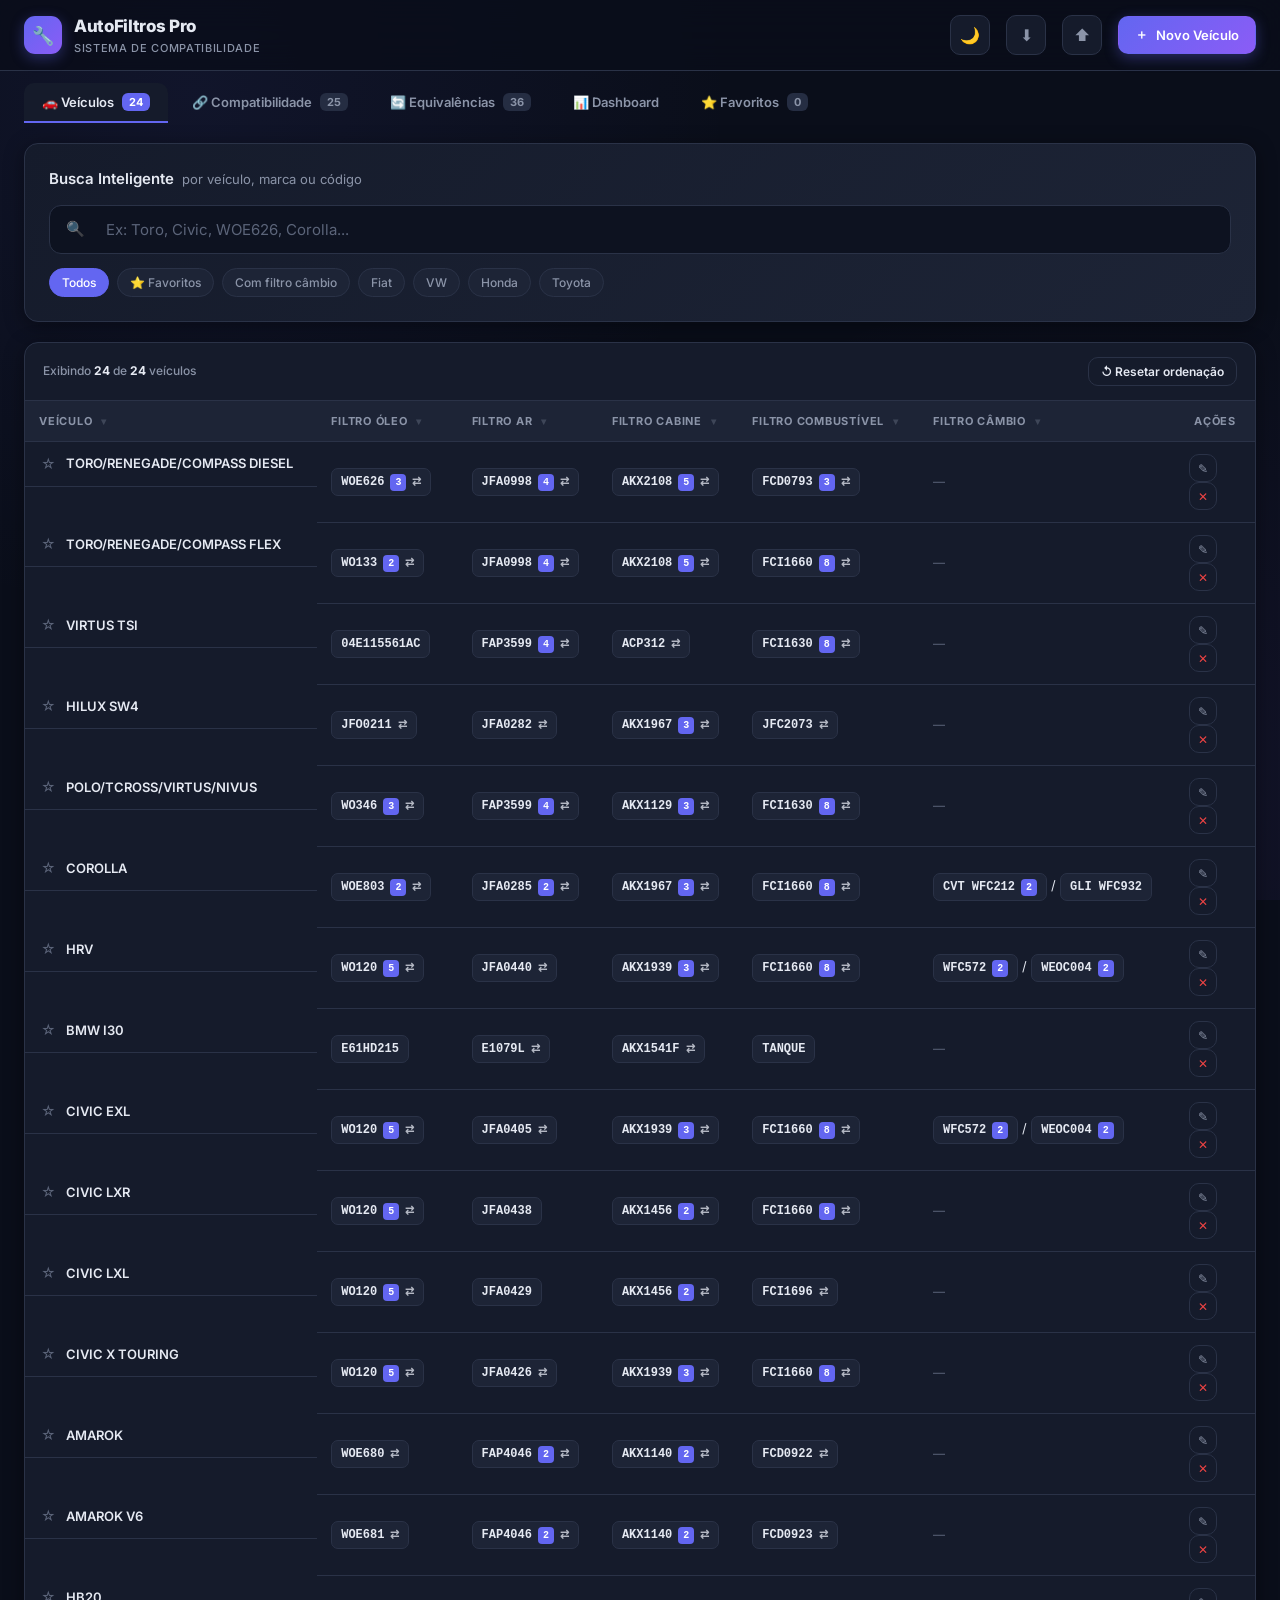
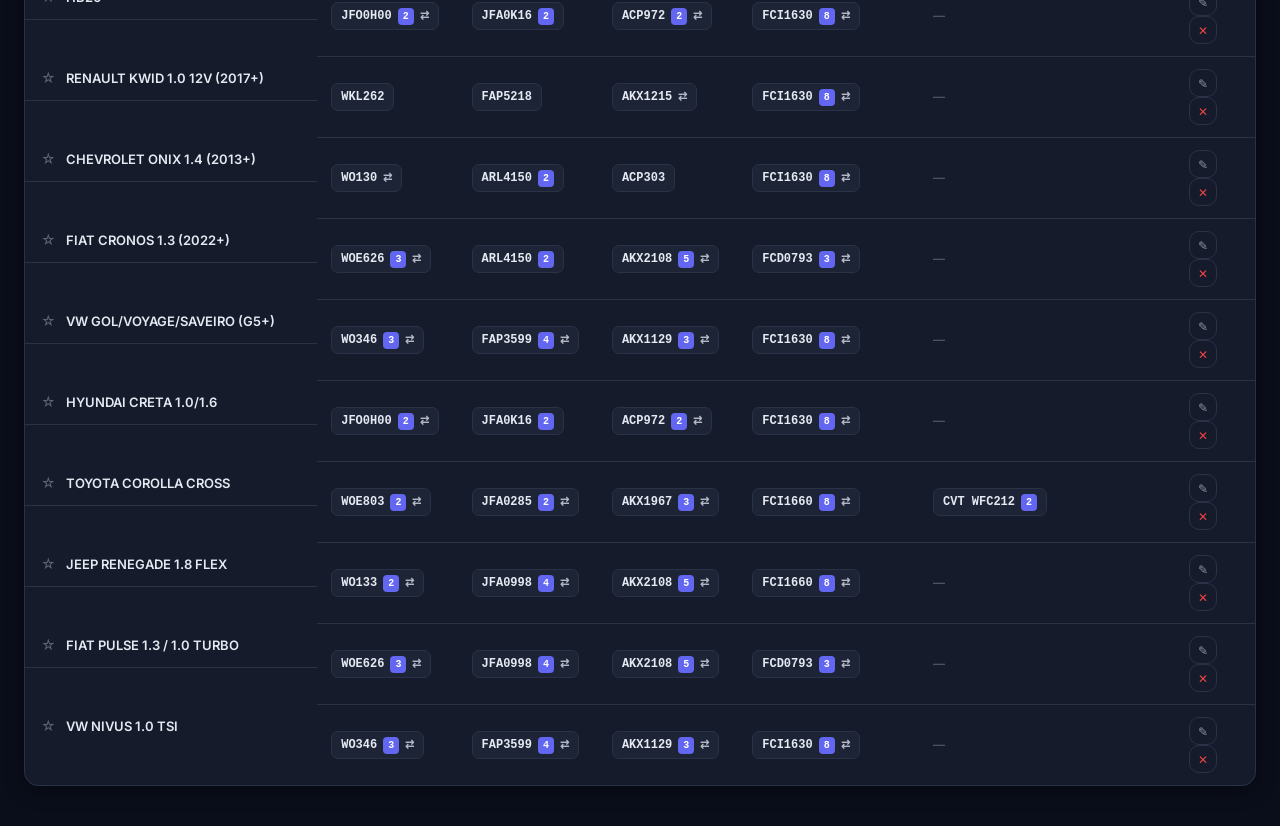
==== index.html @ 30e8e36c "Add files via upload" ====
<!DOCTYPE html>
<html lang="pt-BR">
<head>
<meta charset="UTF-8">
<meta name="viewport" content="width=device-width, initial-scale=1.0">
<title>AutoFiltros Pro — Sistema com Equivalências</title>
<link rel="preconnect" href="https://fonts.googleapis.com">
<link href="https://fonts.googleapis.com/css2?family=Inter:wght@400;500;600;700;800;900&display=swap" rel="stylesheet">
<style>
:root{
  --bg:#0a0e1a; --bg-2:#0d1220; --surface:#151b2b; --surface-2:#1d2436; --surface-3:#252d42;
  --border:#2a3247; --border-strong:#3a4560;
  --text:#e5e9f2; --text-muted:#8b94a8; --text-dim:#5b6479;
  --primary:#6366f1; --primary-2:#8b5cf6; --primary-glow:rgba(99,102,241,.35);
  --success:#10b981; --warning:#f59e0b; --danger:#ef4444; --highlight:#fbbf24;
  --shadow:0 4px 20px rgba(0,0,0,.4);
  --radius:14px; --radius-sm:10px;
}
[data-theme="light"]{
  --bg:#f4f6fb; --bg-2:#eef2f9; --surface:#ffffff; --surface-2:#f8fafc; --surface-3:#f1f5f9;
  --border:#e2e8f0; --border-strong:#cbd5e1;
  --text:#0f172a; --text-muted:#64748b; --text-dim:#94a3b8;
  --shadow:0 4px 20px rgba(15,23,42,.08);
}
*{box-sizing:border-box;margin:0;padding:0}
html,body{height:100%}
body{
  font-family:'Inter',-apple-system,sans-serif;
  background:var(--bg); color:var(--text);
  font-size:14px; line-height:1.5;
  background-image:
    radial-gradient(circle at 15% 10%, rgba(99,102,241,.08), transparent 40%),
    radial-gradient(circle at 85% 90%, rgba(139,92,246,.08), transparent 40%);
  background-attachment:fixed;
  transition:background .3s, color .3s;
}
::selection{background:var(--primary);color:#fff}
button{font-family:inherit;cursor:pointer;border:none;background:none;color:inherit}
input,select,textarea{font-family:inherit;font-size:inherit}
::-webkit-scrollbar{width:10px;height:10px}
::-webkit-scrollbar-track{background:transparent}
::-webkit-scrollbar-thumb{background:var(--border-strong);border-radius:5px}
::-webkit-scrollbar-thumb:hover{background:var(--primary)}

/* ================= LAYOUT ================= */
.app{min-height:100vh;display:flex;flex-direction:column}
.topbar{
  position:sticky;top:0;z-index:100;
  display:flex;align-items:center;gap:16px;
  padding:14px 24px;
  background:color-mix(in srgb, var(--bg) 85%, transparent);
  backdrop-filter:blur(20px);-webkit-backdrop-filter:blur(20px);
  border-bottom:1px solid var(--border);
}
.brand{display:flex;align-items:center;gap:12px;font-weight:800;font-size:17px;letter-spacing:-.02em}
.brand-mark{
  width:38px;height:38px;border-radius:11px;flex-shrink:0;
  background:linear-gradient(135deg,var(--primary),var(--primary-2));
  display:grid;place-items:center;color:#fff;font-size:18px;
  box-shadow:0 4px 14px var(--primary-glow);
}
.brand-sub{font-size:11px;font-weight:500;color:var(--text-muted);letter-spacing:.06em;text-transform:uppercase}
.topbar-spacer{flex:1}
.icon-btn{
  width:40px;height:40px;border-radius:10px;
  display:grid;place-items:center;
  background:var(--surface);border:1px solid var(--border);
  color:var(--text-muted);font-size:16px;transition:all .2s;
}
.icon-btn:hover{background:var(--surface-2);color:var(--text);border-color:var(--border-strong);transform:translateY(-1px)}
.btn{
  display:inline-flex;align-items:center;gap:8px;
  padding:9px 16px;border-radius:10px;font-weight:600;font-size:13px;
  background:var(--surface);border:1px solid var(--border);color:var(--text);
  transition:all .2s;
}
.btn:hover{background:var(--surface-2);border-color:var(--border-strong);transform:translateY(-1px)}
.btn-primary{
  background:linear-gradient(135deg,var(--primary),var(--primary-2));
  border-color:transparent;color:#fff;
  box-shadow:0 4px 14px var(--primary-glow);
}
.btn-primary:hover{box-shadow:0 6px 20px var(--primary-glow);transform:translateY(-2px)}
.btn-danger{background:var(--danger);border-color:transparent;color:#fff}
.btn-danger:hover{background:#dc2626}
.btn-ghost{background:transparent;border-color:var(--border)}
.btn-sm{padding:6px 12px;font-size:12px}

/* ================= TABS ================= */
.tabs{
  display:flex;gap:6px;padding:12px 24px 0;
  max-width:1400px;margin:0 auto;width:100%;overflow-x:auto;
}
.tab{
  padding:10px 18px;border-radius:10px 10px 0 0;
  font-weight:600;font-size:13px;color:var(--text-muted);
  display:flex;align-items:center;gap:8px;
  border-bottom:2px solid transparent;transition:all .2s;
  white-space:nowrap;
}
.tab:hover{color:var(--text);background:var(--surface)}
.tab.active{color:var(--text);border-bottom-color:var(--primary);background:var(--surface)}
.tab-badge{
  background:var(--surface-3);color:var(--text-muted);
  padding:2px 7px;border-radius:6px;font-size:11px;font-weight:700;
}
.tab.active .tab-badge{background:var(--primary);color:#fff}

/* ================= MAIN ================= */
.main{flex:1;max-width:1400px;margin:0 auto;padding:20px 24px 40px;width:100%}
.view{display:none;animation:fadeIn .3s ease}
.view.active{display:block}
@keyframes fadeIn{from{opacity:0;transform:translateY(8px)}to{opacity:1;transform:translateY(0)}}

/* ================= SEARCH ================= */
.search-hero{
  background:linear-gradient(135deg,var(--surface) 0%,var(--surface-2) 100%);
  border:1px solid var(--border);border-radius:var(--radius);
  padding:24px;margin-bottom:20px;
  box-shadow:var(--shadow);
}
.search-title{font-size:15px;font-weight:600;margin-bottom:14px;display:flex;align-items:center;gap:8px}
.search-title span:last-child{color:var(--text-muted);font-weight:400;font-size:13px}
.search-bar{
  position:relative;
  display:flex;align-items:center;
  background:var(--bg-2);border:1.5px solid var(--border);
  border-radius:12px;padding:0 4px 0 44px;
  transition:all .2s;
}
.search-bar:focus-within{border-color:var(--primary);box-shadow:0 0 0 4px var(--primary-glow)}
.search-bar::before{
  content:'🔍';position:absolute;left:16px;font-size:15px;opacity:.6;
}
.search-bar input{
  flex:1;background:none;border:none;outline:none;color:var(--text);
  padding:14px 12px;font-size:15px;font-weight:500;
}
.search-bar input::placeholder{color:var(--text-dim);font-weight:400}
.search-clear{padding:8px;color:var(--text-muted);font-size:18px;line-height:1;border-radius:6px}
.search-clear:hover{background:var(--surface-3);color:var(--text)}

.quick-chips{display:flex;gap:8px;flex-wrap:wrap;margin-top:14px}
.chip{
  padding:6px 12px;border-radius:20px;font-size:12px;font-weight:500;
  background:var(--surface-2);border:1px solid var(--border);color:var(--text-muted);
  transition:all .15s;
}
.chip:hover{border-color:var(--primary);color:var(--text)}
.chip.active{background:var(--primary);border-color:var(--primary);color:#fff}

/* ================= STATS ROW ================= */
.stats-row{
  display:grid;grid-template-columns:repeat(auto-fit,minmax(180px,1fr));
  gap:14px;margin-bottom:20px;
}
.stat-card{
  background:var(--surface);border:1px solid var(--border);border-radius:var(--radius);
  padding:16px 18px;box-shadow:var(--shadow);
  transition:transform .2s, border-color .2s;
}
.stat-card:hover{transform:translateY(-2px);border-color:var(--border-strong)}
.stat-label{font-size:11px;font-weight:600;text-transform:uppercase;letter-spacing:.08em;color:var(--text-muted);margin-bottom:6px}
.stat-value{font-size:26px;font-weight:800;letter-spacing:-.02em;color:var(--text)}
.stat-value.accent{background:linear-gradient(135deg,var(--primary),var(--primary-2));-webkit-background-clip:text;background-clip:text;-webkit-text-fill-color:transparent}
.stat-detail{font-size:11px;color:var(--text-dim);margin-top:4px}

/* ================= TABLE ================= */
.table-card{
  background:var(--surface);border:1px solid var(--border);
  border-radius:var(--radius);overflow:hidden;box-shadow:var(--shadow);
}
.table-toolbar{
  display:flex;align-items:center;gap:12px;padding:14px 18px;
  border-bottom:1px solid var(--border);flex-wrap:wrap;
}
.table-info{font-size:12px;color:var(--text-muted);font-weight:500}
.table-info strong{color:var(--text)}
.toolbar-spacer{flex:1}
.table-wrap{overflow-x:auto}
table{width:100%;border-collapse:collapse;min-width:1000px}
thead{position:sticky;top:0;z-index:10}
th{
  background:var(--surface-2);color:var(--text-muted);
  font-size:11px;font-weight:700;text-transform:uppercase;letter-spacing:.07em;
  text-align:left;padding:12px 14px;border-bottom:1px solid var(--border);
  white-space:nowrap;cursor:pointer;user-select:none;
  transition:color .15s;
}
th:hover{color:var(--text)}
th .sort-arrow{opacity:.3;margin-left:5px;font-size:10px}
th.sorted .sort-arrow{opacity:1;color:var(--primary)}
td{
  padding:12px 14px;border-bottom:1px solid var(--border);
  vertical-align:middle;font-size:13px;
}
tbody tr{transition:background .12s}
tbody tr:hover{background:var(--surface-2)}
tbody tr:last-child td{border-bottom:none}
.vehicle-cell{font-weight:600;color:var(--text);display:flex;align-items:center;gap:8px;min-width:220px}
.fav-btn{
  color:var(--text-dim);font-size:14px;line-height:1;
  padding:2px;border-radius:4px;transition:all .15s;
}
.fav-btn:hover{transform:scale(1.2)}
.fav-btn.on{color:var(--highlight)}

.filter-code{
  display:inline-flex;align-items:center;gap:6px;
  font-family:'SF Mono','Menlo','Monaco',monospace;
  font-size:12px;font-weight:600;
  padding:4px 9px;border-radius:7px;
  background:var(--surface-2);border:1px solid var(--border);
  color:var(--text);transition:all .15s;cursor:pointer;
  white-space:nowrap;
}
.filter-code:hover{border-color:var(--primary);color:var(--primary)}
.filter-code.empty{background:transparent;border:none;color:var(--text-dim);font-family:inherit;font-weight:400;font-size:12px;padding:0;cursor:default}
.filter-code.empty:hover{color:var(--text-dim)}
.filter-code .shared{
  background:var(--primary);color:#fff;
  font-size:10px;padding:1px 5px;border-radius:4px;
  font-weight:700;letter-spacing:0;
}
.filter-code .equiv-flag{font-size:11px;opacity:.75}
mark{background:var(--highlight);color:#000;padding:1px 3px;border-radius:3px;font-weight:700}

/* ================= COMPAT/EQUIV VIEW ================= */
.compat-grid{
  display:grid;grid-template-columns:repeat(auto-fill,minmax(280px,1fr));
  gap:14px;margin-top:20px;
}
.compat-card{
  background:var(--surface);border:1px solid var(--border);
  border-radius:var(--radius);padding:18px;
  box-shadow:var(--shadow);transition:all .2s;
}
.compat-card:hover{border-color:var(--primary);transform:translateY(-2px)}
.compat-card-header{display:flex;align-items:center;justify-content:space-between;margin-bottom:12px}
.compat-code{
  font-family:'SF Mono','Menlo','Monaco',monospace;
  font-size:15px;font-weight:700;color:var(--primary);
}
.compat-count{
  background:var(--primary-glow);color:var(--primary);
  padding:3px 9px;border-radius:12px;font-size:11px;font-weight:700;
}
.compat-category{font-size:11px;color:var(--text-muted);text-transform:uppercase;letter-spacing:.06em;font-weight:600;margin-bottom:6px}
.compat-vehicles{display:flex;flex-direction:column;gap:6px;max-height:180px;overflow-y:auto}
.compat-vehicle{
  font-size:12px;color:var(--text);padding:6px 8px;
  background:var(--surface-2);border-radius:6px;
  display:flex;justify-content:space-between;align-items:center;gap:8px;
}
.compat-vehicle .cat-tag{
  font-size:10px;padding:2px 6px;border-radius:4px;
  background:var(--surface-3);color:var(--text-muted);font-weight:600;text-transform:uppercase;flex-shrink:0;
}

/* Tags de marcas com cores */
.equiv-brands{display:flex;flex-wrap:wrap;gap:6px;margin-top:10px}
.brand-tag{
  font-size:11px;padding:4px 9px;border-radius:6px;font-weight:700;
  background:var(--surface-3);color:var(--text-muted);text-transform:uppercase;
  letter-spacing:.03em;
}
.brand-tag.mann{background:rgba(239,68,68,.18);color:#f87171}
.brand-tag.fram{background:rgba(59,130,246,.18);color:#60a5fa}
.brand-tag.tecfil{background:rgba(16,185,129,.18);color:#34d399}
.brand-tag.mahle{background:rgba(245,158,11,.18);color:#fbbf24}
.brand-tag.wega{background:rgba(139,92,246,.18);color:#a78bfa}
.brand-tag.hengst{background:rgba(234,88,12,.18);color:#fb923c}
.brand-tag.outros{background:var(--surface-3);color:var(--text-muted)}

/* ================= DASHBOARD ================= */
.dash-grid{display:grid;grid-template-columns:1fr 1fr;gap:16px;margin-top:20px}
@media(max-width:900px){.dash-grid{grid-template-columns:1fr}}
.dash-card{
  background:var(--surface);border:1px solid var(--border);
  border-radius:var(--radius);padding:20px;box-shadow:var(--shadow);
}
.dash-card-title{font-size:13px;font-weight:700;margin-bottom:16px;display:flex;align-items:center;gap:8px;color:var(--text)}
.bar-list{display:flex;flex-direction:column;gap:10px}
.bar-item{display:flex;flex-direction:column;gap:4px}
.bar-header{display:flex;justify-content:space-between;font-size:12px;font-weight:500}
.bar-header .code{font-family:'SF Mono',monospace;color:var(--primary);font-weight:600}
.bar-header .cnt{color:var(--text-muted)}
.bar-track{height:7px;background:var(--surface-3);border-radius:4px;overflow:hidden}
.bar-fill{
  height:100%;border-radius:4px;
  background:linear-gradient(90deg,var(--primary),var(--primary-2));
  transition:width .6s cubic-bezier(.4,0,.2,1);
}
.bar-fill.warn{background:linear-gradient(90deg,var(--warning),#f97316)}

/* ================= MODAL ================= */
.modal-backdrop{
  position:fixed;inset:0;z-index:1000;
  background:rgba(0,0,0,.65);backdrop-filter:blur(6px);
  display:none;align-items:center;justify-content:center;padding:20px;
  animation:fadeIn .2s;
}
.modal-backdrop.show{display:flex}
.modal{
  background:var(--surface);border:1px solid var(--border);
  border-radius:18px;width:100%;max-width:560px;max-height:88vh;
  overflow-y:auto;box-shadow:0 20px 60px rgba(0,0,0,.6);
  animation:slideUp .25s cubic-bezier(.4,0,.2,1);
}
@keyframes slideUp{from{opacity:0;transform:translateY(20px) scale(.97)}to{opacity:1;transform:translateY(0) scale(1)}}
.modal-header{
  padding:20px 24px 16px;border-bottom:1px solid var(--border);
  display:flex;align-items:flex-start;gap:12px;position:sticky;top:0;
  background:var(--surface);z-index:1;
}
.modal-title{flex:1;font-size:16px;font-weight:700;letter-spacing:-.01em}
.modal-subtitle{font-size:12px;color:var(--text-muted);margin-top:3px;font-weight:400}
.modal-close{
  width:32px;height:32px;border-radius:8px;
  display:grid;place-items:center;color:var(--text-muted);font-size:18px;
  background:var(--surface-2);
}
.modal-close:hover{background:var(--surface-3);color:var(--text)}
.modal-body{padding:20px 24px}
.modal-footer{
  padding:16px 24px;border-top:1px solid var(--border);
  display:flex;gap:10px;justify-content:flex-end;
  position:sticky;bottom:0;background:var(--surface);
}
.form-group{margin-bottom:14px}
.form-label{display:block;font-size:12px;font-weight:600;color:var(--text-muted);margin-bottom:6px;text-transform:uppercase;letter-spacing:.05em}
.form-input{
  width:100%;padding:10px 12px;background:var(--bg-2);
  border:1.5px solid var(--border);border-radius:9px;
  color:var(--text);font-size:13px;transition:all .2s;outline:none;
}
.form-input:focus{border-color:var(--primary);box-shadow:0 0 0 3px var(--primary-glow)}
.form-grid{display:grid;grid-template-columns:1fr 1fr;gap:12px}

.compat-list{display:flex;flex-direction:column;gap:8px}
.compat-list-item{
  padding:10px 14px;background:var(--surface-2);border-radius:9px;
  display:flex;justify-content:space-between;align-items:center;gap:10px;
}
.compat-list-item .name{font-weight:600;font-size:13px;flex:1}
.compat-list-item .cat{
  font-size:10px;padding:3px 8px;border-radius:5px;font-weight:700;
  background:var(--primary-glow);color:var(--primary);text-transform:uppercase;
}

.equiv-section{margin-top:20px;border-top:1px solid var(--border);padding-top:16px}
.equiv-title{font-size:13px;font-weight:700;margin-bottom:12px;display:flex;align-items:center;gap:8px}
.equiv-grid{display:grid;grid-template-columns:1fr 1fr;gap:8px}
.equiv-item{
  padding:10px 12px;background:var(--surface-2);border-radius:8px;
  display:flex;justify-content:space-between;align-items:center;gap:8px;
  cursor:pointer;transition:all .15s;border:1px solid transparent;
}
.equiv-item:hover{border-color:var(--primary);background:var(--surface-3)}
.equiv-brand{font-size:11px;font-weight:700;text-transform:uppercase;color:var(--text-muted)}
.equiv-code{font-family:monospace;font-size:12px;font-weight:600;color:var(--primary)}
.equiv-empty{text-align:center;color:var(--text-dim);font-size:12px;padding:8px}

/* ================= EMPTY / TOAST ================= */
.empty{text-align:center;padding:60px 20px;color:var(--text-muted)}
.empty-icon{font-size:48px;margin-bottom:12px;opacity:.5}
.empty h3{font-size:16px;color:var(--text);margin-bottom:6px;font-weight:600}
.empty p{font-size:13px}
.toast-container{position:fixed;bottom:24px;right:24px;z-index:2000;display:flex;flex-direction:column;gap:10px}
.toast{
  background:var(--surface);border:1px solid var(--border);
  border-left:3px solid var(--primary);
  padding:12px 18px;border-radius:10px;
  box-shadow:0 8px 24px rgba(0,0,0,.3);
  display:flex;align-items:center;gap:10px;
  font-size:13px;font-weight:500;min-width:240px;
  animation:toastIn .3s cubic-bezier(.4,0,.2,1);
}
@keyframes toastIn{from{opacity:0;transform:translateX(30px)}to{opacity:1;transform:translateX(0)}}
.toast.success{border-left-color:var(--success)}
.toast.error{border-left-color:var(--danger)}
.toast.info{border-left-color:var(--primary)}
.toast-icon{font-size:16px}
.hidden{display:none!important}

@media(max-width:768px){
  .topbar{padding:12px 16px}
  .main{padding:16px}
  .tabs{padding:10px 16px 0}
  .brand-sub{display:none}
  .form-grid{grid-template-columns:1fr}
  .equiv-grid{grid-template-columns:1fr}
  .table-toolbar{padding:12px}
}
</style>
</head>
<body>
<div class="app">
  <header class="topbar">
    <div class="brand">
      <div class="brand-mark">🔧</div>
      <div>
        <div>AutoFiltros Pro</div>
        <div class="brand-sub">Sistema de Compatibilidade</div>
      </div>
    </div>
    <div class="topbar-spacer"></div>
    <button class="icon-btn" id="themeBtn" title="Alternar tema (T)">🌙</button>
    <button class="icon-btn" id="exportBtn" title="Exportar dados">⬇</button>
    <button class="icon-btn" id="importBtn" title="Importar dados">⬆</button>
    <button class="btn btn-primary" id="addBtn"><span>＋</span> Novo Veículo</button>
    <input type="file" id="importInput" accept=".json" style="display:none">
  </header>

  <nav class="tabs">
    <button class="tab active" data-view="veiculos">🚗 Veículos <span class="tab-badge" id="tabCount">0</span></button>
    <button class="tab" data-view="compat">🔗 Compatibilidade <span class="tab-badge" id="tabCompat">0</span></button>
    <button class="tab" data-view="equiv">🔄 Equivalências <span class="tab-badge" id="tabEquiv">0</span></button>
    <button class="tab" data-view="dashboard">📊 Dashboard</button>
    <button class="tab" data-view="favoritos">⭐ Favoritos <span class="tab-badge" id="tabFav">0</span></button>
  </nav>

  <main class="main">
    <!-- VIEW: VEÍCULOS -->
    <section class="view active" id="view-veiculos">
      <div class="search-hero">
        <div class="search-title">
          <span>Busca Inteligente</span>
          <span>por veículo, marca ou código</span>
        </div>
        <div class="search-bar">
          <input type="text" id="searchInput" placeholder="Ex: Toro, Civic, WOE626, Corolla..." autocomplete="off">
          <button class="search-clear hidden" id="clearBtn">✕</button>
        </div>
        <div class="quick-chips">
          <button class="chip active" data-chip="todos">Todos</button>
          <button class="chip" data-chip="favoritos">⭐ Favoritos</button>
          <button class="chip" data-chip="cambio">Com filtro câmbio</button>
          <button class="chip" data-chip="fiat">Fiat</button>
          <button class="chip" data-chip="vw">VW</button>
          <button class="chip" data-chip="honda">Honda</button>
          <button class="chip" data-chip="toyota">Toyota</button>
        </div>
      </div>

      <div class="table-card">
        <div class="table-toolbar">
          <div class="table-info" id="tableInfo">Carregando...</div>
          <div class="toolbar-spacer"></div>
          <button class="btn btn-sm btn-ghost" id="resetSort">↺ Resetar ordenação</button>
        </div>
        <div class="table-wrap">
          <table id="mainTable">
            <thead>
              <tr>
                <th data-sort="veiculo">Veículo <span class="sort-arrow">▾</span></th>
                <th data-sort="oleo">Filtro Óleo <span class="sort-arrow">▾</span></th>
                <th data-sort="ar">Filtro Ar <span class="sort-arrow">▾</span></th>
                <th data-sort="cabine">Filtro Cabine <span class="sort-arrow">▾</span></th>
                <th data-sort="combustivel">Filtro Combustível <span class="sort-arrow">▾</span></th>
                <th data-sort="cambio">Filtro Câmbio <span class="sort-arrow">▾</span></th>
                <th style="width:80px;text-align:center">Ações</th>
              </tr>
            </thead>
            <tbody id="tableBody"></tbody>
          </table>
        </div>
      </div>
    </section>

    <!-- VIEW: COMPATIBILIDADE -->
    <section class="view" id="view-compat">
      <div class="search-hero">
        <div class="search-title">
          <span>Compatibilidade Cruzada</span>
          <span>veja quais veículos compartilham cada filtro</span>
        </div>
        <div class="search-bar">
          <input type="text" id="compatSearch" placeholder="Digite um código de filtro (ex: WOE626, FCI1660...)" autocomplete="off">
        </div>
      </div>
      <div id="compatContainer"></div>
    </section>

    <!-- VIEW: EQUIVALÊNCIAS -->
    <section class="view" id="view-equiv">
      <div class="search-hero">
        <div class="search-title">
          <span>Equivalências Entre Marcas</span>
          <span>busque por código de qualquer fabricante</span>
        </div>
        <div class="search-bar">
          <input type="text" id="equivSearch" placeholder="Digite qualquer código (ex: WOE626, HU8006Z, E826HD268...)" autocomplete="off">
        </div>
        <div class="quick-chips">
          <button class="chip active" data-brand="todos">Todas as marcas</button>
          <button class="chip" data-brand="MANN">MANN</button>
          <button class="chip" data-brand="FRAM">FRAM</button>
          <button class="chip" data-brand="TECFIL">TECFIL</button>
          <button class="chip" data-brand="MAHLE">MAHLE</button>
          <button class="chip" data-brand="WEGA">WEGA</button>
          <button class="chip" data-brand="HENGST">HENGST</button>
        </div>
      </div>
      <div id="equivContainer"></div>
    </section>

    <!-- VIEW: DASHBOARD -->
    <section class="view" id="view-dashboard">
      <div class="stats-row" id="dashStats"></div>
      <div class="dash-grid">
        <div class="dash-card">
          <div class="dash-card-title">🏆 Top 8 Filtros Mais Compartilhados</div>
          <div class="bar-list" id="topFiltersChart"></div>
        </div>
        <div class="dash-card">
          <div class="dash-card-title">📈 Distribuição por Categoria</div>
          <div class="bar-list" id="catDistribution"></div>
        </div>
      </div>
    </section>

    <!-- VIEW: FAVORITOS -->
    <section class="view" id="view-favoritos">
      <div class="table-card">
        <div class="table-toolbar">
          <div class="table-info" id="favInfo">Carregando...</div>
        </div>
        <div class="table-wrap">
          <table>
            <thead>
              <tr>
                <th>Veículo</th>
                <th>Filtro Óleo</th>
                <th>Filtro Ar</th>
                <th>Filtro Cabine</th>
                <th>Filtro Combustível</th>
                <th>Filtro Câmbio</th>
              </tr>
            </thead>
            <tbody id="favBody"></tbody>
          </table>
        </div>
      </div>
    </section>
  </main>
</div>

<div class="modal-backdrop" id="modalBackdrop">
  <div class="modal" id="modal"></div>
</div>
<div class="toast-container" id="toastContainer"></div>

<script>
/* =============================================================
   AUTOFILTROS PRO — ENGINE v3
   ============================================================= */
const STORAGE_KEY = 'autofiltros_pro_v3';
const THEME_KEY = 'autofiltros_theme';

/* ============ BASE DE EQUIVALÊNCIAS ENTRE MARCAS ============ */
const CROSS_REFERENCE = {
  // Filtros de ÓLEO
  'WOE626': { MANN: 'HU8006Z', FRAM: 'CH11120ECO', TECFIL: 'PEL727', MAHLE: 'OX779D', HENGST: 'E826HD268' },
  'WO120':  { MANN: 'W610/3', FRAM: 'PH5949', TECFIL: 'PSL55', MAHLE: 'OC259' },
  'WOE803': { MANN: 'HU6006X', FRAM: 'CH10358ECO', TECFIL: 'PEL803', MAHLE: 'OX1041D' },
  'WO133':  { MANN: 'W712/75', FRAM: 'PH3614', TECFIL: 'PSL92', MAHLE: 'OC258' },
  'WOE680': { MANN: 'HU7001Z', FRAM: 'CH10531ECO', TECFIL: 'PEL918', MAHLE: 'OX381D' },
  'WOE681': { MANN: 'HU7001Z', FRAM: 'CH10531ECO', TECFIL: 'PEL918', MAHLE: 'OX381D' },
  'WO346':  { MANN: 'W712/95', FRAM: 'PH10575', TECFIL: 'PSL575', MAHLE: 'OC977' },
  'WO130':  { MANN: 'W712/94', FRAM: 'PH10068', TECFIL: 'PSL10068', MAHLE: 'OC977' },
  'JFO0211':{ MANN: 'W712/83', FRAM: 'PH3614', TECFIL: 'PSL301', WEGA: 'JFO0215', HENGST: 'H14W32' },
  'JFO0H00':{ MANN: 'W811/80', FRAM: 'PH9722', TECFIL: 'PSL718', WEGA: 'JFO0H00' },
  // Filtros de AR
  'JFA0998':{ MANN: 'C21002', FRAM: 'CA12066', TECFIL: 'ARL4157', MAHLE: 'LX4365', HENGST: 'E1347L' },
  'JFA0285':{ MANN: 'C25114', FRAM: 'CA10629', TECFIL: 'ARL4151', MAHLE: 'LX2115' },
  'JFA0282':{ MANN: 'C26168', FRAM: 'CA5108', TECFIL: 'ARL8837', WEGA: 'FAP4813' },
  'FAP3599':{ MANN: 'C22035/1', FRAM: 'CA12017', TECFIL: 'ARL6076', WEGA: 'FAP3599', MAHLE: 'LX4300', HENGST: 'E1333L' },
  'FAP4046':{ MANN: 'C32130', FRAM: 'CA11044', TECFIL: 'ARL9601', MAHLE: 'LX3705' },
  'JFA0405':{ MANN: 'C24137', FRAM: 'CA11798', TECFIL: 'ARL4214', WEGA: 'FAP5077' },
  'JFA0426':{ MANN: 'C24011', FRAM: 'CA11818', TECFIL: 'ARL4252', WEGA: 'FAP5080' },
  'JFA0440':{ MANN: 'C28032', FRAM: 'CA11980', TECFIL: 'ARL4277', WEGA: 'FAP5120' },
  'E1079L': { MANN: 'C30134', FRAM: 'CA11434', TECFIL: 'ARL6110', MAHLE: 'LX1600' },
  // Filtros de CABINE
  'AKX2108':{ MANN: 'CU26009', FRAM: 'CF12110', TECFIL: 'ACP927', MAHLE: 'LAK112', HENGST: 'E3953LI' },
  'AKX1967':{ MANN: 'CU26009', FRAM: 'CF11630', TECFIL: 'ACP908', MAHLE: 'LAK112', HENGST: 'E4959LC' },
  'AKX1939':{ MANN: 'CU2433', FRAM: 'CF9666', TECFIL: 'ACP202', MAHLE: 'LA169' },
  'AKX1456':{ MANN: 'CU2440', FRAM: 'CF10845', TECFIL: 'ACP206', MAHLE: 'LA642' },
  'AKX1129':{ MANN: 'CU2440', FRAM: 'CF10845', TECFIL: 'ACP206', WEGA: 'AKX35175' },
  'AKX1140':{ MANN: 'CU2939', FRAM: 'CF10842', TECFIL: 'ACP211', MAHLE: 'LA875' },
  'ACP312': { MANN: 'CU25003', FRAM: 'CF10734', TECFIL: 'ACP205', MAHLE: 'LA451' },
  'ACP972': { MANN: 'CU25003', FRAM: 'CF10734', TECFIL: 'ACP205', WEGA: 'AKX35100' },
  'AKX1541F':{ MANN: 'CU2433', FRAM: 'CF9666', TECFIL: 'ACP202', MAHLE: 'LA169' },
  'AKX1215':{ MANN: 'CU1828', FRAM: 'CF10133', TECFIL: 'ACP200', WEGA: 'AKX35100' },
  // Filtros de COMBUSTÍVEL
  'FCI1660':{ MANN: 'WK58', FRAM: 'G10225F', TECFIL: 'GI04/7', MAHLE: 'KL582', HENGST: 'H306WK' },
  'FCI1630':{ MANN: 'WK820/6', FRAM: 'G7974', TECFIL: 'GI22/7', MAHLE: 'KL977' },
  'FCD0793':{ MANN: 'WK820/6', FRAM: 'G7974', TECFIL: 'GI22/7', MAHLE: 'KL977' },
  'FCD0922':{ MANN: 'WK820/6', FRAM: 'G7974', TECFIL: 'GI22/7', MAHLE: 'KL977' },
  'FCD0923':{ MANN: 'WK820/6', FRAM: 'G7974', TECFIL: 'GI22/7', MAHLE: 'KL977' },
  'JFC2073':{ MANN: 'WK828/3', FRAM: 'P11107', TECFIL: 'GI1010', MAHLE: 'KL915' },
  'FCI1696':{ MANN: 'WK69/1', FRAM: 'G3824', TECFIL: 'GI04/7', MAHLE: 'KL582' }
};

const DEFAULT_DATA = [
  {id:'1',  veiculo:"TORO/RENEGADE/COMPASS DIESEL", oleo:"WOE626", ar:"JFA0998", cabine:"AKX2108", combustivel:"FCD0793", cambio:"", favorito:false},
  {id:'2',  veiculo:"TORO/RENEGADE/COMPASS FLEX", oleo:"WO133", ar:"JFA0998", cabine:"AKX2108", combustivel:"FCI1660", cambio:"", favorito:false},
  {id:'3',  veiculo:"VIRTUS TSI", oleo:"04E115561AC", ar:"FAP3599", cabine:"ACP312", combustivel:"FCI1630", cambio:"", favorito:false},
  {id:'4',  veiculo:"HILUX SW4", oleo:"JFO0211", ar:"JFA0282", cabine:"AKX1967", combustivel:"JFC2073", cambio:"", favorito:false},
  {id:'5',  veiculo:"POLO/TCROSS/VIRTUS/NIVUS", oleo:"WO346", ar:"FAP3599", cabine:"AKX1129", combustivel:"FCI1630", cambio:"", favorito:false},
  {id:'6',  veiculo:"COROLLA", oleo:"WOE803", ar:"JFA0285", cabine:"AKX1967", combustivel:"FCI1660", cambio:"CVT WFC212 / GLI WFC932", favorito:false},
  {id:'7',  veiculo:"HRV", oleo:"WO120", ar:"JFA0440", cabine:"AKX1939", combustivel:"FCI1660", cambio:"WFC572/WEOC004", favorito:false},
  {id:'8',  veiculo:"BMW I30", oleo:"E61HD215", ar:"E1079L", cabine:"AKX1541F", combustivel:"TANQUE", cambio:"", favorito:false},
  {id:'9',  veiculo:"CIVIC EXL", oleo:"WO120", ar:"JFA0405", cabine:"AKX1939", combustivel:"FCI1660", cambio:"WFC572/WEOC004", favorito:false},
  {id:'10', veiculo:"CIVIC LXR", oleo:"WO120", ar:"JFA0438", cabine:"AKX1456", combustivel:"FCI1660", cambio:"", favorito:false},
  {id:'11', veiculo:"CIVIC LXL", oleo:"WO120", ar:"JFA0429", cabine:"AKX1456", combustivel:"FCI1696", cambio:"", favorito:false},
  {id:'12', veiculo:"CIVIC X TOURING", oleo:"WO120", ar:"JFA0426", cabine:"AKX1939", combustivel:"FCI1660", cambio:"", favorito:false},
  {id:'13', veiculo:"AMAROK", oleo:"WOE680", ar:"FAP4046", cabine:"AKX1140", combustivel:"FCD0922", cambio:"", favorito:false},
  {id:'14', veiculo:"AMAROK V6", oleo:"WOE681", ar:"FAP4046", cabine:"AKX1140", combustivel:"FCD0923", cambio:"", favorito:false},
  {id:'15', veiculo:"HB20", oleo:"JFO0H00", ar:"JFA0K16", cabine:"ACP972", combustivel:"FCI1630", cambio:"", favorito:false},
  {id:'16', veiculo:"RENAULT KWID 1.0 12V (2017+)", oleo:"WKL262", ar:"FAP5218", cabine:"AKX1215", combustivel:"FCI1630", cambio:"", favorito:false},
  {id:'17', veiculo:"CHEVROLET ONIX 1.4 (2013+)", oleo:"WO130", ar:"ARL4150", cabine:"ACP303", combustivel:"FCI1630", cambio:"", favorito:false},
  {id:'18', veiculo:"FIAT CRONOS 1.3 (2022+)", oleo:"WOE626", ar:"ARL4150", cabine:"AKX2108", combustivel:"FCD0793", cambio:"", favorito:false},
  {id:'19', veiculo:"VW GOL/VOYAGE/SAVEIRO (G5+)", oleo:"WO346", ar:"FAP3599", cabine:"AKX1129", combustivel:"FCI1630", cambio:"", favorito:false},
  {id:'20', veiculo:"HYUNDAI CRETA 1.0/1.6", oleo:"JFO0H00", ar:"JFA0K16", cabine:"ACP972", combustivel:"FCI1630", cambio:"", favorito:false},
  {id:'21', veiculo:"TOYOTA COROLLA CROSS", oleo:"WOE803", ar:"JFA0285", cabine:"AKX1967", combustivel:"FCI1660", cambio:"CVT WFC212", favorito:false},
  {id:'22', veiculo:"JEEP RENEGADE 1.8 FLEX", oleo:"WO133", ar:"JFA0998", cabine:"AKX2108", combustivel:"FCI1660", cambio:"", favorito:false},
  {id:'23', veiculo:"FIAT PULSE 1.3 / 1.0 TURBO", oleo:"WOE626", ar:"JFA0998", cabine:"AKX2108", combustivel:"FCD0793", cambio:"", favorito:false},
  {id:'24', veiculo:"VW NIVUS 1.0 TSI", oleo:"WO346", ar:"FAP3599", cabine:"AKX1129", combustivel:"FCI1630", cambio:"", favorito:false}
];

const FIELDS = ['oleo','ar','cabine','combustivel','cambio'];
const FIELD_LABELS = {oleo:'Óleo', ar:'Ar', cabine:'Cabine', combustivel:'Combustível', cambio:'Câmbio'};

/* ===================== STATE ===================== */
let data = [];
let currentView = 'veiculos';
let sortState = {field:null, dir:1};
let activeChip = 'todos';
let activeEquivBrand = 'todos';
let searchTerm = '';
let compatSearchTerm = '';
let equivSearchTerm = '';

/* ===================== UTILS ===================== */
const $ = s => document.querySelector(s);
const $$ = s => document.querySelectorAll(s);

function normalize(t){
  return String(t||'').toLowerCase().normalize('NFD').replace(/[\u0300-\u036f]/g,'');
}
function normalizeCode(code){
  return String(code||'').toUpperCase().replace(/\s+/g,'');
}
function uid(){ return Date.now().toString(36)+Math.random().toString(36).slice(2,7); }
function escapeHtml(s){ return String(s??'').replace(/[&<>"']/g,c=>({'&':'&amp;','<':'&lt;','>':'&gt;','"':'&quot;',"'":'&#39;'}[c])); }
function highlight(text, term){
  if(!term || !text) return escapeHtml(text);
  const re = new RegExp('('+term.replace(/[.*+?^${}()|[\]\\]/g,'\\$&')+')','gi');
  return escapeHtml(text).replace(re,'<mark>$1</mark>');
}
function toast(msg, type='info'){
  const icons = {success:'✓', error:'✕', info:'ℹ'};
  const el = document.createElement('div');
  el.className = 'toast '+type;
  el.innerHTML = `<span class="toast-icon">${icons[type]||'ℹ'}</span><span>${escapeHtml(msg)}</span>`;
  $('#toastContainer').appendChild(el);
  setTimeout(()=>{el.style.opacity='0';el.style.transform='translateX(30px)';el.style.transition='all .3s';setTimeout(()=>el.remove(),300);},3000);
}

function getEquivalents(code){
  const key = normalizeCode(code);
  if(CROSS_REFERENCE[key]) return CROSS_REFERENCE[key];
  const parts = key.split(/[\/,;]/).map(s=>s.trim()).filter(Boolean);
  for(const part of parts){
    if(CROSS_REFERENCE[part]) return CROSS_REFERENCE[part];
  }
  return null;
}

function brandClass(brand){
  const b = brand.toUpperCase();
  if(b === 'MANN') return 'mann';
  if(b === 'FRAM') return 'fram';
  if(b === 'TECFIL') return 'tecfil';
  if(b === 'MAHLE') return 'mahle';
  if(b === 'WEGA') return 'wega';
  if(b === 'HENGST') return 'hengst';
  return 'outros';
}

/* ===================== STORAGE ===================== */
function load(){
  try{
    const raw = localStorage.getItem(STORAGE_KEY);
    if(raw){ data = JSON.parse(raw); }
    else { data = DEFAULT_DATA.map(x=>({...x})); save(); }
  }catch(e){ data = DEFAULT_DATA.map(x=>({...x})); }
}
function save(){
  try{ localStorage.setItem(STORAGE_KEY, JSON.stringify(data)); }catch(e){}
}

/* ===================== COMPATIBILITY INDEX ===================== */
function buildCompatIndex(){
  const index = new Map();
  data.forEach(v=>{
    FIELDS.forEach(f=>{
      const code = (v[f]||'').trim();
      if(!code) return;
      const parts = code.split(/[\/,;]/).map(s=>s.trim()).filter(Boolean);
      parts.forEach(p=>{
        if(!index.has(p)) index.set(p, []);
        index.get(p).push({veiculo:v.veiculo, campo:f, id:v.id});
      });
    });
  });
  return index;
}

/* ===================== RENDER: TABLE ===================== */
function getFilteredData(){
  let rows = [...data];
  if(activeChip === 'favoritos') rows = rows.filter(v=>v.favorito);
  else if(activeChip === 'cambio') rows = rows.filter(v=>(v.cambio||'').trim());
  else if(activeChip === 'fiat') rows = rows.filter(v=>/fiat|toro|renegade|compass|pulse|cronos/i.test(v.veiculo));
  else if(activeChip === 'vw') rows = rows.filter(v=>/vw|volks|polo|virtus|nivus|amarok|gol|voyage|saveiro|tcross/i.test(v.veiculo));
  else if(activeChip === 'honda') rows = rows.filter(v=>/honda|civic|hrv|fit|city/i.test(v.veiculo));
  else if(activeChip === 'toyota') rows = rows.filter(v=>/toyota|corolla|hilux|sw4/i.test(v.veiculo));

  if(searchTerm){
    const t = normalize(searchTerm);
    rows = rows.filter(v=>{
      const hay = normalize([v.veiculo,v.oleo,v.ar,v.cabine,v.combustivel,v.cambio].join(' '));
      return hay.includes(t);
    });
  }
  if(sortState.field){
    rows.sort((a,b)=>{
      const av = normalize(a[sortState.field]||'');
      const bv = normalize(b[sortState.field]||'');
      if(av < bv) return -1*sortState.dir;
      if(av > bv) return 1*sortState.dir;
      return 0;
    });
  }
  return rows;
}

function renderTable(){
  const rows = getFilteredData();
  const idx = buildCompatIndex();
  const tbody = $('#tableBody');
  const term = searchTerm;

  $('#tableInfo').innerHTML = `Exibindo <strong>${rows.length}</strong> de <strong>${data.length}</strong> veículos`;
  $('#tabCount').textContent = data.length;

  if(!rows.length){
    tbody.innerHTML = `<tr><td colspan="7"><div class="empty">
      <div class="empty-icon">🔎</div>
      <h3>Nenhum resultado</h3>
      <p>${searchTerm ? `Nada encontrado para "${escapeHtml(searchTerm)}"` : 'Adicione veículos para começar'}</p>
    </div></td></tr>`;
    return;
  }

  tbody.innerHTML = rows.map(v=>{
    const cell = (code) => {
      if(!code || !code.trim()) return `<span class="filter-code empty">—</span>`;
      const parts = code.split(/[\/,;]/).map(s=>s.trim()).filter(Boolean);
      return parts.map(p=>{
        const shared = (idx.get(p)||[]).length;
        const badge = shared>1 ? `<span class="shared" title="Usado por ${shared} veículos">${shared}</span>` : '';
        const hasEquiv = getEquivalents(p);
        const flag = hasEquiv ? `<span class="equiv-flag" title="Possui equivalências em outras marcas">⇄</span>` : '';
        return `<span class="filter-code" data-code="${escapeHtml(p)}" title="Clique para ver compatibilidade e equivalentes">${highlight(p,term)}${badge}${flag}</span>`;
      }).join(' / ');
    };
    return `<tr>
      <td class="vehicle-cell">
        <button class="fav-btn ${v.favorito?'on':''}" data-fav="${v.id}" title="Favoritar">${v.favorito?'★':'☆'}</button>
        ${highlight(v.veiculo,term)}
      </td>
      <td>${cell(v.oleo)}</td>
      <td>${cell(v.ar)}</td>
      <td>${cell(v.cabine)}</td>
      <td>${cell(v.combustivel)}</td>
      <td>${cell(v.cambio)}</td>
      <td style="text-align:center;white-space:nowrap">
        <button class="icon-btn" style="width:28px;height:28px;font-size:12px" data-edit="${v.id}" title="Editar">✎</button>
        <button class="icon-btn" style="width:28px;height:28px;font-size:12px;color:var(--danger)" data-del="${v.id}" title="Excluir">✕</button>
      </td>
    </tr>`;
  }).join('');

  tbody.querySelectorAll('.filter-code[data-code]').forEach(el=>{
    el.addEventListener('click', ()=>openCompatModal(el.dataset.code));
  });
  tbody.querySelectorAll('[data-fav]').forEach(el=>{
    el.addEventListener('click', ()=>{
      const v = data.find(x=>x.id===el.dataset.fav);
      if(!v) return;
      v.favorito = !v.favorito;
      save(); renderTable(); renderFavoritos(); updateTabBadges();
      toast(v.favorito ? 'Adicionado aos favoritos' : 'Removido dos favoritos', 'success');
    });
  });
  tbody.querySelectorAll('[data-edit]').forEach(el=>{
    el.addEventListener('click', ()=>openFormModal(data.find(x=>x.id===el.dataset.edit)));
  });
  tbody.querySelectorAll('[data-del]').forEach(el=>{
    el.addEventListener('click', ()=>confirmDelete(el.dataset.del));
  });
}

/* ===================== RENDER: FAVORITOS ===================== */
function renderFavoritos(){
  const favs = data.filter(v=>v.favorito);
  const idx = buildCompatIndex();
  const tbody = $('#favBody');
  $('#tabFav').textContent = favs.length;
  $('#favInfo').innerHTML = `<strong>${favs.length}</strong> veículo(s) favoritado(s)`;
  if(!favs.length){
    tbody.innerHTML = `<tr><td colspan="6"><div class="empty">
      <div class="empty-icon">⭐</div>
      <h3>Nenhum favorito ainda</h3>
      <p>Clique na estrela ☆ ao lado do veículo para favoritar</p>
    </div></td></tr>`;
    return;
  }
  tbody.innerHTML = favs.map(v=>{
    const cell = (code)=>{
      if(!code||!code.trim()) return `<span class="filter-code empty">—</span>`;
      const parts = code.split(/[\/,;]/).map(s=>s.trim()).filter(Boolean);
      return parts.map(p=>{
        const shared = (idx.get(p)||[]).length;
        const badge = shared>1 ? `<span class="shared">${shared}</span>` : '';
        const flag = getEquivalents(p) ? `<span class="equiv-flag">⇄</span>` : '';
        return `<span class="filter-code" data-code="${escapeHtml(p)}">${escapeHtml(p)}${badge}${flag}</span>`;
      }).join(' / ');
    };
    return `<tr>
      <td class="vehicle-cell"><button class="fav-btn on">★</button>${escapeHtml(v.veiculo)}</td>
      <td>${cell(v.oleo)}</td><td>${cell(v.ar)}</td><td>${cell(v.cabine)}</td>
      <td>${cell(v.combustivel)}</td><td>${cell(v.cambio)}</td>
    </tr>`;
  }).join('');
  tbody.querySelectorAll('.filter-code[data-code]').forEach(el=>{
    el.addEventListener('click', ()=>openCompatModal(el.dataset.code));
  });
}

/* ===================== RENDER: COMPAT ===================== */
function renderCompat(){
  const idx = buildCompatIndex();
  const term = normalize(compatSearchTerm);
  const container = $('#compatContainer');

  const entries = [...idx.entries()]
    .filter(([code, list])=> !term || normalize(code).includes(term) || list.some(x=>normalize(x.veiculo).includes(term)))
    .filter(([code, list])=> list.length > 1)
    .sort((a,b)=> b[1].length - a[1].length);

  $('#tabCompat').textContent = entries.length;

  if(!entries.length){
    container.innerHTML = `<div class="empty">
      <div class="empty-icon">🔗</div>
      <h3>Nenhum filtro compartilhado</h3>
      <p>${compatSearchTerm ? 'Nenhum código corresponde à busca' : 'Nenhum código é usado por 2+ veículos ainda'}</p>
    </div>`;
    return;
  }

  container.innerHTML = `<div class="compat-grid">${entries.map(([code, list])=>{
    const cats = [...new Set(list.map(x=>x.campo))];
    return `<div class="compat-card">
      <div class="compat-card-header">
        <div class="compat-code">${highlight(code, compatSearchTerm)}</div>
        <div class="compat-count">${list.length} usos</div>
      </div>
      <div class="compat-category">${cats.map(c=>FIELD_LABELS[c]).join(' • ')}</div>
      <div class="compat-vehicles">
        ${list.map(x=>`<div class="compat-vehicle">
          <span>${highlight(x.veiculo, compatSearchTerm)}</span>
          <span class="cat-tag">${FIELD_LABELS[x.campo]}</span>
        </div>`).join('')}
      </div>
    </div>`;
  }).join('')}</div>`;
}

/* ===================== RENDER: EQUIVALÊNCIAS ===================== */
function renderEquivalencias(){
  const container = $('#equivContainer');
  const term = normalize(equivSearchTerm);

  const entries = Object.entries(CROSS_REFERENCE);

  const filtered = entries.filter(([origCode, brands])=>{
    if(!term) return true;
    if(normalize(origCode).includes(term)) return true;
    return Object.entries(brands).some(([marca, codigo])=>{
      return normalize(codigo).includes(term) || normalize(marca).includes(term);
    });
  });

  const byBrand = activeEquivBrand === 'todos'
    ? filtered
    : filtered.filter(([origCode, brands])=> brands[activeEquivBrand]);

  $('#tabEquiv').textContent = entries.length;

  if(!byBrand.length){
    container.innerHTML = `<div class="empty">
      <div class="empty-icon">🔄</div>
      <h3>Nenhuma equivalência encontrada</h3>
      <p>${equivSearchTerm ? 'Tente outro código ou marca' : 'Cadastre equivalências no objeto CROSS_REFERENCE'}</p>
    </div>`;
    return;
  }

  container.innerHTML = `<div class="compat-grid">${byBrand.map(([origCode, brands])=>{
    return `<div class="compat-card">
      <div class="compat-card-header">
        <div class="compat-code">${highlight(origCode, equivSearchTerm)}</div>
        <div class="compat-count">${Object.keys(brands).length} marcas</div>
      </div>
      <div class="compat-category">Equivalentes disponíveis</div>
      <div class="equiv-brands">
        ${Object.entries(brands).map(([marca, codigo])=>`
          <span class="brand-tag ${brandClass(marca)}" title="Clique para copiar" 
                onclick="copyText('${escapeHtml(codigo)}')" style="cursor:pointer">
            ${escapeHtml(marca)}: ${escapeHtml(codigo)}
          </span>
        `).join('')}
      </div>
    </div>`;
  }).join('')}</div>`;
}

/* ===================== RENDER: DASHBOARD ===================== */
function renderDashboard(){
  const idx = buildCompatIndex();
  const totalVehicles = data.length;
  const totalUnique = idx.size;
  const totalFavs = data.filter(v=>v.favorito).length;
  const sharedFilters = [...idx.entries()].filter(([c,l])=>l.length>1);
  const topShared = sharedFilters.sort((a,b)=>b[1].length-a[1].length)[0];
  const totalEquiv = Object.keys(CROSS_REFERENCE).length;

  $('#dashStats').innerHTML = `
    <div class="stat-card">
      <div class="stat-label">Veículos Cadastrados</div>
      <div class="stat-value accent">${totalVehicles}</div>
      <div class="stat-detail">${totalFavs} favoritado(s)</div>
    </div>
    <div class="stat-card">
      <div class="stat-label">Códigos Únicos</div>
      <div class="stat-value">${totalUnique}</div>
      <div class="stat-detail">${FIELDS.reduce((a,f)=>a+data.filter(v=>v[f]).length,0)} aplicações</div>
    </div>
    <div class="stat-card">
      <div class="stat-label">Filtros Compartilhados</div>
      <div class="stat-value">${sharedFilters.length}</div>
      <div class="stat-detail">usados em 2+ veículos</div>
    </div>
    <div class="stat-card">
      <div class="stat-label">Equivalências Cadastradas</div>
      <div class="stat-value">${totalEquiv}</div>
      <div class="stat-detail">códigos com cross-ref</div>
    </div>
  `;

  const top8 = [...idx.entries()].sort((a,b)=>b[1].length-a[1].length).slice(0,8);
  const maxTop = top8[0]?.[1].length || 1;
  $('#topFiltersChart').innerHTML = top8.length ? top8.map(([code,list])=>`
    <div class="bar-item">
      <div class="bar-header">
        <span class="code">${escapeHtml(code)}</span>
        <span class="cnt">${list.length} veículo(s)</span>
      </div>
      <div class="bar-track"><div class="bar-fill" style="width:${(list.length/maxTop)*100}%"></div></div>
    </div>
  `).join('') : '<div class="empty"><p>Sem dados</p></div>';

  const catCount = FIELDS.map(f=>({f, count:data.filter(v=>v[f]&&v[f].trim()).length}));
  const maxCat = Math.max(...catCount.map(c=>c.count), 1);
  $('#catDistribution').innerHTML = catCount.map(c=>`
    <div class="bar-item">
      <div class="bar-header">
        <span>${FIELD_LABELS[c.f]}</span>
        <span class="cnt">${c.count} cadastrado(s)</span>
      </div>
      <div class="bar-track"><div class="bar-fill warn" style="width:${(c.count/maxCat)*100}%"></div></div>
    </div>
  `).join('');
}

/* ===================== MODAL: COMPAT + EQUIV ===================== */
function openCompatModal(code){
  const idx = buildCompatIndex();
  const list = idx.get(code) || [];
  const equivalents = getEquivalents(code);

  const modal = $('#modal');
  modal.innerHTML = `
    <div class="modal-header">
      <div class="modal-title">
        Compatibilidade do Filtro
        <div class="modal-subtitle">Código: <strong style="color:var(--primary);font-family:monospace">${escapeHtml(code)}</strong></div>
      </div>
      <button class="modal-close" onclick="closeModal()">✕</button>
    </div>
    <div class="modal-body">
      <div style="display:flex;gap:8px;margin-bottom:16px">
        <button class="btn btn-primary btn-sm" onclick="copyText('${escapeHtml(code)}')">📋 Copiar código</button>
        <span class="btn btn-ghost btn-sm" style="cursor:default">${list.length} veículo(s)</span>
      </div>
      ${list.length ? `<div class="compat-list">
        ${list.map(x=>`<div class="compat-list-item">
          <div class="name">${escapeHtml(x.veiculo)}</div>
          <div class="cat">${FIELD_LABELS[x.campo]}</div>
        </div>`).join('')}
      </div>` : `<p style="color:var(--text-muted);font-size:13px">Este código não está vinculado a nenhum veículo cadastrado.</p>`}

      ${equivalents ? `
        <div class="equiv-section">
          <div class="equiv-title"><span>🔄</span> Equivalentes em outras marcas</div>
          <div class="equiv-grid">
            ${Object.entries(equivalents).map(([marca, codigo])=>`
              <div class="equiv-item" onclick="copyText('${escapeHtml(codigo)}')" title="Copiar ${escapeHtml(codigo)}">
                <span class="equiv-brand">${escapeHtml(marca)}</span>
                <span class="equiv-code">${escapeHtml(codigo)}</span>
              </div>
            `).join('')}
          </div>
          <p style="font-size:11px;color:var(--text-dim);margin-top:10px">💡 Clique em qualquer código para copiá-lo.</p>
        </div>
      ` : `
        <div class="equiv-section">
          <div class="equiv-empty">ℹ️ Nenhum equivalente cadastrado para este código ainda.</div>
        </div>
      `}
    </div>
    <div class="modal-footer">
      <button class="btn" onclick="closeModal()">Fechar</button>
    </div>
  `;
  $('#modalBackdrop').classList.add('show');
}

/* ===================== MODAL: FORM ===================== */
function openFormModal(vehicle = null){
  const isEdit = !!vehicle;
  const v = vehicle || {id:uid(), veiculo:'', oleo:'', ar:'', cabine:'', combustivel:'', cambio:'', favorito:false};
  const modal = $('#modal');
  modal.innerHTML = `
    <div class="modal-header">
      <div class="modal-title">
        ${isEdit ? 'Editar Veículo' : 'Novo Veículo'}
        <div class="modal-subtitle">${isEdit ? 'Atualize as informações do filtro' : 'Cadastre um novo veículo e seus filtros'}</div>
      </div>
      <button class="modal-close" onclick="closeModal()">✕</button>
    </div>
    <div class="modal-body">
      <div class="form-group">
        <label class="form-label">Veículo / Aplicação *</label>
        <input class="form-input" id="f-veiculo" value="${escapeHtml(v.veiculo)}" placeholder="Ex: FIAT TORO 1.8 FLEX">
      </div>
      <div class="form-grid">
        <div class="form-group">
          <label class="form-label">Filtro Óleo</label>
          <input class="form-input" id="f-oleo" value="${escapeHtml(v.oleo)}" placeholder="Ex: WOE626">
        </div>
        <div class="form-group">
          <label class="form-label">Filtro Ar</label>
          <input class="form-input" id="f-ar" value="${escapeHtml(v.ar)}" placeholder="Ex: JFA0998">
        </div>
        <div class="form-group">
          <label class="form-label">Filtro Cabine</label>
          <input class="form-input" id="f-cabine" value="${escapeHtml(v.cabine)}" placeholder="Ex: AKX2108">
        </div>
        <div class="form-group">
          <label class="form-label">Filtro Combustível</label>
          <input class="form-input" id="f-combustivel" value="${escapeHtml(v.combustivel)}" placeholder="Ex: FCD0793">
        </div>
      </div>
      <div class="form-group">
        <label class="form-label">Filtro Câmbio</label>
        <input class="form-input" id="f-cambio" value="${escapeHtml(v.cambio)}" placeholder="Ex: WFC572 / WEOC004">
      </div>
    </div>
    <div class="modal-footer">
      <button class="btn" onclick="closeModal()">Cancelar</button>
      <button class="btn btn-primary" onclick="saveVehicle(${JSON.stringify(v).replace(/'/g,"&#39;")})">${isEdit?'Salvar Alterações':'Cadastrar'}</button>
    </div>
  `;
  $('#modalBackdrop').classList.add('show');
  setTimeout(()=>$('#f-veiculo').focus(), 100);
}

function saveVehicle(original){
  const veiculo = $('#f-veiculo').value.trim();
  if(!veiculo){ toast('Informe o nome do veículo', 'error'); return; }
  const payload = {
    ...original,
    veiculo,
    oleo: $('#f-oleo').value.trim(),
    ar: $('#f-ar').value.trim(),
    cabine: $('#f-cabine').value.trim(),
    combustivel: $('#f-combustivel').value.trim(),
    cambio: $('#f-cambio').value.trim()
  };
  const idx = data.findIndex(x=>x.id===payload.id);
  if(idx>=0){ data[idx] = payload; toast('Veículo atualizado', 'success'); }
  else { data.unshift(payload); toast('Veículo cadastrado', 'success'); }
  save(); closeModal(); refreshAll();
}

function confirmDelete(id){
  const v = data.find(x=>x.id===id);
  if(!v) return;
  const modal = $('#modal');
  modal.innerHTML = `
    <div class="modal-header">
      <div class="modal-title">Confirmar Exclusão</div>
      <button class="modal-close" onclick="closeModal()">✕</button>
    </div>
    <div class="modal-body">
      <p>Tem certeza que deseja excluir <strong>${escapeHtml(v.veiculo)}</strong>? Essa ação não pode ser desfeita.</p>
    </div>
    <div class="modal-footer">
      <button class="btn" onclick="closeModal()">Cancelar</button>
      <button class="btn btn-danger" onclick="doDelete('${id}')">Excluir</button>
    </div>
  `;
  $('#modalBackdrop').classList.add('show');
}

function doDelete(id){
  data = data.filter(x=>x.id!==id);
  save(); closeModal(); refreshAll();
  toast('Veículo excluído', 'success');
}

function closeModal(){
  $('#modalBackdrop').classList.remove('show');
  setTimeout(()=>$('#modal').innerHTML='', 200);
}

/* ===================== COPY / EXPORT / IMPORT ===================== */
function copyText(text){
  navigator.clipboard.writeText(text).then(()=>toast('Copiado: '+text, 'success'))
    .catch(()=>toast('Falha ao copiar', 'error'));
}

function exportData(){
  const blob = new Blob([JSON.stringify(data,null,2)], {type:'application/json'});
  const url = URL.createObjectURL(blob);
  const a = document.createElement('a');
  a.href = url; a.download = 'autofiltros_backup_'+new Date().toISOString().slice(0,10)+'.json';
  a.click(); URL.revokeObjectURL(url);
  toast('Backup exportado', 'success');
}

function importData(file){
  const reader = new FileReader();
  reader.onload = (e)=>{
    try{
      const parsed = JSON.parse(e.target.result);
      if(!Array.isArray(parsed)) throw new Error('formato inválido');
      const valid = parsed.filter(x=>x && typeof x.veiculo === 'string');
      if(!valid.length) throw new Error('nenhum veículo válido');
      valid.forEach(v=>{ if(!v.id) v.id = uid(); });
      data = valid;
      save(); refreshAll();
      toast(`${valid.length} veículos importados`, 'success');
    }catch(err){
      toast('Arquivo inválido: '+err.message, 'error');
    }
  };
  reader.readAsText(file);
}

/* ===================== THEME / VIEWS ===================== */
function toggleTheme(){
  const html = document.documentElement;
  const isLight = html.getAttribute('data-theme') === 'light';
  html.setAttribute('data-theme', isLight ? 'dark' : 'light');
  localStorage.setItem(THEME_KEY, isLight ? 'dark' : 'light');
  $('#themeBtn').textContent = isLight ? '🌙' : '☀️';
  toast(isLight ? 'Tema escuro' : 'Tema claro', 'info');
}
function initTheme(){
  const saved = localStorage.getItem(THEME_KEY) || 'dark';
  document.documentElement.setAttribute('data-theme', saved);
  $('#themeBtn').textContent = saved === 'light' ? '☀️' : '🌙';
}

function switchView(view){
  currentView = view;
  $$('.tab').forEach(t=>t.classList.toggle('active', t.dataset.view===view));
  $$('.view').forEach(v=>v.classList.toggle('active', v.id==='view-'+view));
  if(view==='compat') renderCompat();
  if(view==='equiv') renderEquivalencias();
  if(view==='dashboard') renderDashboard();
  if(view==='favoritos') renderFavoritos();
  if(view==='veiculos') renderTable();
}

function updateTabBadges(){
  $('#tabCount').textContent = data.length;
  $('#tabFav').textContent = data.filter(v=>v.favorito).length;
  const idx = buildCompatIndex();
  $('#tabCompat').textContent = [...idx.entries()].filter(([c,l])=>l.length>1).length;
  $('#tabEquiv').textContent = Object.keys(CROSS_REFERENCE).length;
}

function refreshAll(){
  renderTable();
  updateTabBadges();
  if(currentView==='compat') renderCompat();
  if(currentView==='equiv') renderEquivalencias();
  if(currentView==='dashboard') renderDashboard();
  if(currentView==='favoritos') renderFavoritos();
}

/* ===================== EVENTOS ===================== */
function bindEvents(){
  $$('.tab').forEach(t=> t.addEventListener('click', ()=>switchView(t.dataset.view)));

  const si = $('#searchInput');
  si.addEventListener('input', ()=>{
    searchTerm = si.value;
    $('#clearBtn').classList.toggle('hidden', !searchTerm);
    renderTable();
  });
  $('#clearBtn').addEventListener('click', ()=>{
    si.value=''; searchTerm=''; $('#clearBtn').classList.add('hidden'); renderTable();
  });

  $$('.chip[data-chip]').forEach(ch=>ch.addEventListener('click', ()=>{
    $$('.chip[data-chip]').forEach(c=>c.classList.remove('active'));
    ch.classList.add('active');
    activeChip = ch.dataset.chip;
    renderTable();
  }));

  $$('.chip[data-brand]').forEach(ch=>ch.addEventListener('click', ()=>{
    $$('.chip[data-brand]').forEach(c=>c.classList.remove('active'));
    ch.classList.add('active');
    activeEquivBrand = ch.dataset.brand;
    renderEquivalencias();
  }));

  $$('th[data-sort]').forEach(th=>{
    th.addEventListener('click', ()=>{
      const f = th.dataset.sort;
      if(sortState.field === f){ sortState.dir *= -1; }
      else { sortState.field = f; sortState.dir = 1; }
      $$('th').forEach(h=>h.classList.remove('sorted'));
      th.classList.add('sorted');
      renderTable();
    });
  });
  $('#resetSort').addEventListener('click', ()=>{
    sortState = {field:null, dir:1};
    $$('th').forEach(h=>h.classList.remove('sorted'));
    renderTable();
  });

  $('#compatSearch').addEventListener('input', (e)=>{
    compatSearchTerm = e.target.value;
    renderCompat();
  });

  $('#equivSearch').addEventListener('input', (e)=>{
    equivSearchTerm = e.target.value;
    renderEquivalencias();
  });

  $('#addBtn').addEventListener('click', ()=>openFormModal());
  $('#themeBtn').addEventListener('click', toggleTheme);
  $('#exportBtn').addEventListener('click', exportData);
  $('#importBtn').addEventListener('click', ()=>$('#importInput').click());
  $('#importInput').addEventListener('change', e=>{
    if(e.target.files[0]) importData(e.target.files[0]);
    e.target.value='';
  });

  $('#modalBackdrop').addEventListener('click', e=>{
    if(e.target === $('#modalBackdrop')) closeModal();
  });

  document.addEventListener('keydown', e=>{
    if(e.key === 'Escape') closeModal();
    if(e.key === '/' && !/input|textarea/i.test(e.target.tagName)){
      e.preventDefault();
      (currentView==='compat' ? $('#compatSearch') : currentView==='equiv' ? $('#equivSearch') : $('#searchInput')).focus();
    }
    if(e.key === 't' && !/input|textarea/i.test(e.target.tagName)) toggleTheme();
  });
}

function init(){
  initTheme();
  load();
  bindEvents();
  refreshAll();
}
init();
</script>
</body>
</html>
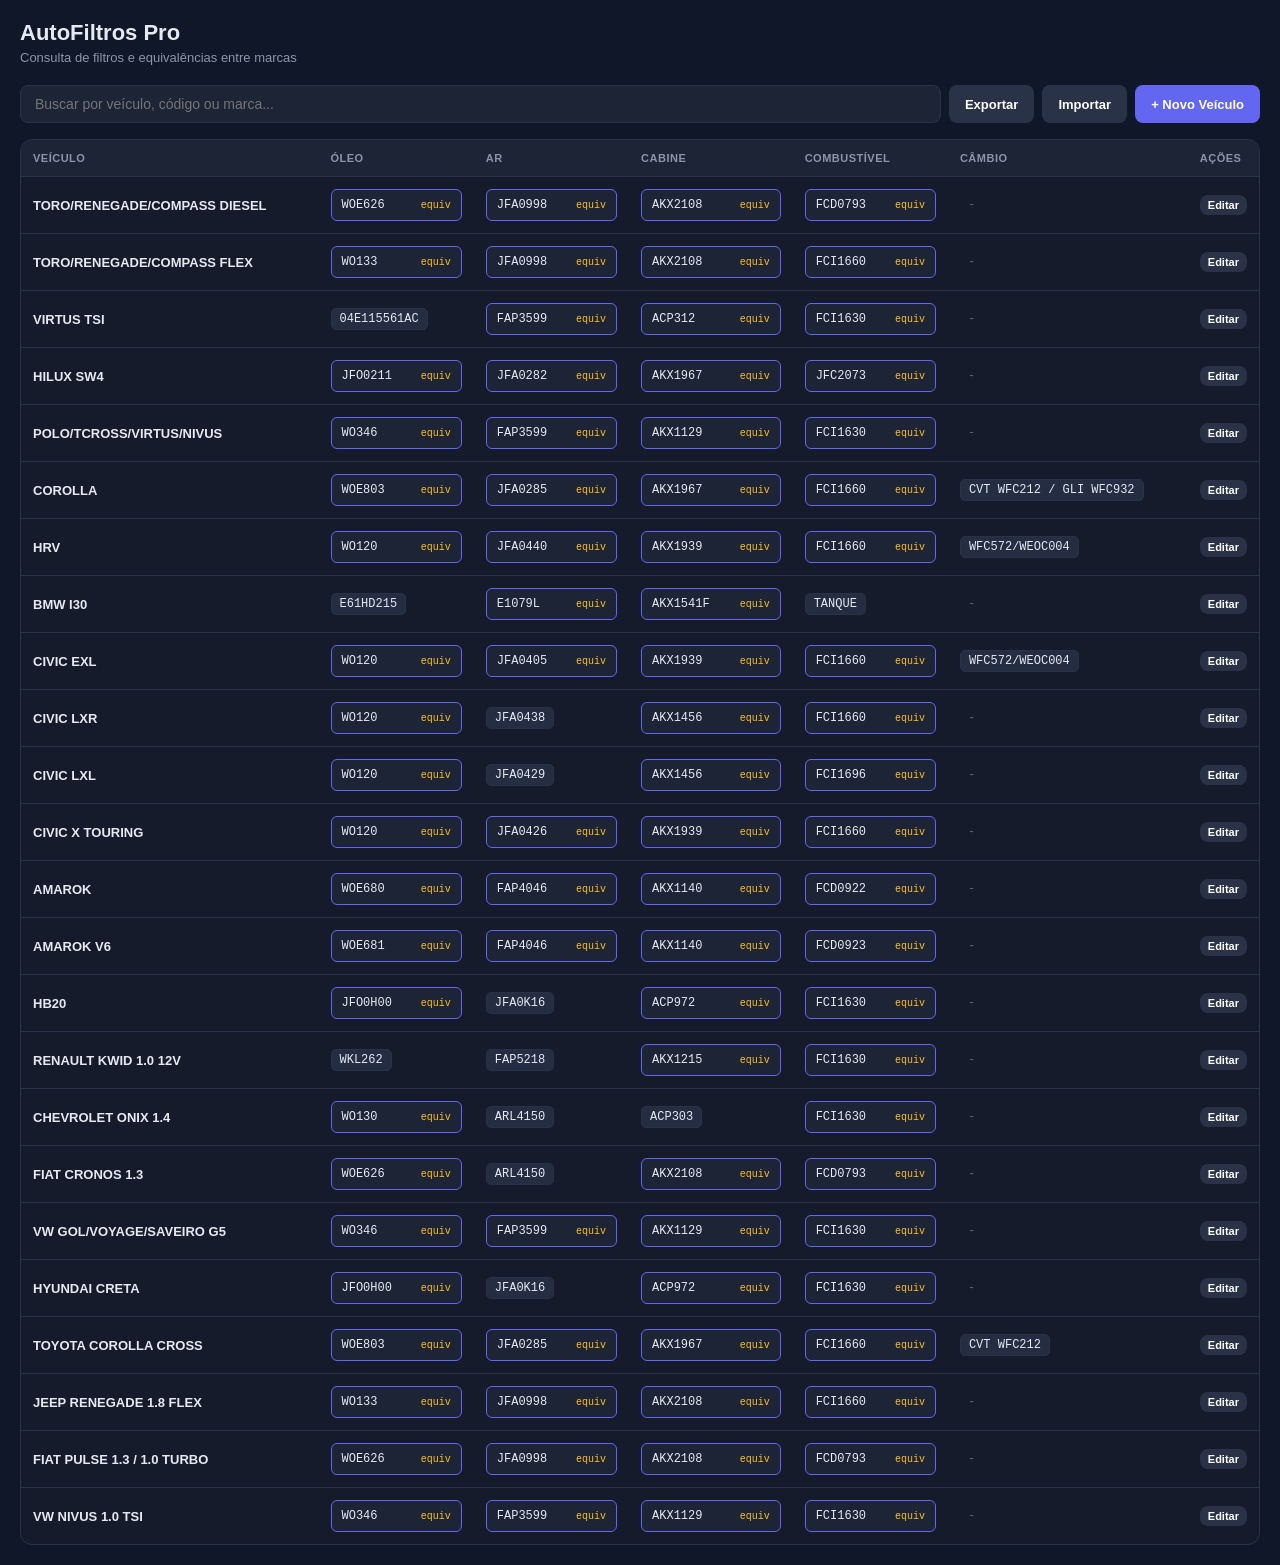
==== commit b2591d2d: "Add files via upload" ====
--- a/index.html
+++ b/index.html
@@ -3,1314 +3,455 @@
 <head>
 <meta charset="UTF-8">
 <meta name="viewport" content="width=device-width, initial-scale=1.0">
-<title>AutoFiltros Pro — Sistema com Equivalências</title>
-<link rel="preconnect" href="https://fonts.googleapis.com">
-<link href="https://fonts.googleapis.com/css2?family=Inter:wght@400;500;600;700;800;900&display=swap" rel="stylesheet">
+<title>AutoFiltros Pro</title>
 <style>
-:root{
-  --bg:#0a0e1a; --bg-2:#0d1220; --surface:#151b2b; --surface-2:#1d2436; --surface-3:#252d42;
-  --border:#2a3247; --border-strong:#3a4560;
-  --text:#e5e9f2; --text-muted:#8b94a8; --text-dim:#5b6479;
-  --primary:#6366f1; --primary-2:#8b5cf6; --primary-glow:rgba(99,102,241,.35);
-  --success:#10b981; --warning:#f59e0b; --danger:#ef4444; --highlight:#fbbf24;
-  --shadow:0 4px 20px rgba(0,0,0,.4);
-  --radius:14px; --radius-sm:10px;
-}
-[data-theme="light"]{
-  --bg:#f4f6fb; --bg-2:#eef2f9; --surface:#ffffff; --surface-2:#f8fafc; --surface-3:#f1f5f9;
-  --border:#e2e8f0; --border-strong:#cbd5e1;
-  --text:#0f172a; --text-muted:#64748b; --text-dim:#94a3b8;
-  --shadow:0 4px 20px rgba(15,23,42,.08);
-}
 *{box-sizing:border-box;margin:0;padding:0}
-html,body{height:100%}
-body{
-  font-family:'Inter',-apple-system,sans-serif;
-  background:var(--bg); color:var(--text);
-  font-size:14px; line-height:1.5;
-  background-image:
-    radial-gradient(circle at 15% 10%, rgba(99,102,241,.08), transparent 40%),
-    radial-gradient(circle at 85% 90%, rgba(139,92,246,.08), transparent 40%);
-  background-attachment:fixed;
-  transition:background .3s, color .3s;
-}
-::selection{background:var(--primary);color:#fff}
-button{font-family:inherit;cursor:pointer;border:none;background:none;color:inherit}
-input,select,textarea{font-family:inherit;font-size:inherit}
-::-webkit-scrollbar{width:10px;height:10px}
-::-webkit-scrollbar-track{background:transparent}
-::-webkit-scrollbar-thumb{background:var(--border-strong);border-radius:5px}
-::-webkit-scrollbar-thumb:hover{background:var(--primary)}
-
-/* ================= LAYOUT ================= */
-.app{min-height:100vh;display:flex;flex-direction:column}
-.topbar{
-  position:sticky;top:0;z-index:100;
-  display:flex;align-items:center;gap:16px;
-  padding:14px 24px;
-  background:color-mix(in srgb, var(--bg) 85%, transparent);
-  backdrop-filter:blur(20px);-webkit-backdrop-filter:blur(20px);
-  border-bottom:1px solid var(--border);
-}
-.brand{display:flex;align-items:center;gap:12px;font-weight:800;font-size:17px;letter-spacing:-.02em}
-.brand-mark{
-  width:38px;height:38px;border-radius:11px;flex-shrink:0;
-  background:linear-gradient(135deg,var(--primary),var(--primary-2));
-  display:grid;place-items:center;color:#fff;font-size:18px;
-  box-shadow:0 4px 14px var(--primary-glow);
-}
-.brand-sub{font-size:11px;font-weight:500;color:var(--text-muted);letter-spacing:.06em;text-transform:uppercase}
-.topbar-spacer{flex:1}
-.icon-btn{
-  width:40px;height:40px;border-radius:10px;
-  display:grid;place-items:center;
-  background:var(--surface);border:1px solid var(--border);
-  color:var(--text-muted);font-size:16px;transition:all .2s;
-}
-.icon-btn:hover{background:var(--surface-2);color:var(--text);border-color:var(--border-strong);transform:translateY(-1px)}
-.btn{
-  display:inline-flex;align-items:center;gap:8px;
-  padding:9px 16px;border-radius:10px;font-weight:600;font-size:13px;
-  background:var(--surface);border:1px solid var(--border);color:var(--text);
-  transition:all .2s;
-}
-.btn:hover{background:var(--surface-2);border-color:var(--border-strong);transform:translateY(-1px)}
-.btn-primary{
-  background:linear-gradient(135deg,var(--primary),var(--primary-2));
-  border-color:transparent;color:#fff;
-  box-shadow:0 4px 14px var(--primary-glow);
-}
-.btn-primary:hover{box-shadow:0 6px 20px var(--primary-glow);transform:translateY(-2px)}
-.btn-danger{background:var(--danger);border-color:transparent;color:#fff}
-.btn-danger:hover{background:#dc2626}
-.btn-ghost{background:transparent;border-color:var(--border)}
-.btn-sm{padding:6px 12px;font-size:12px}
-
-/* ================= TABS ================= */
-.tabs{
-  display:flex;gap:6px;padding:12px 24px 0;
-  max-width:1400px;margin:0 auto;width:100%;overflow-x:auto;
-}
-.tab{
-  padding:10px 18px;border-radius:10px 10px 0 0;
-  font-weight:600;font-size:13px;color:var(--text-muted);
-  display:flex;align-items:center;gap:8px;
-  border-bottom:2px solid transparent;transition:all .2s;
-  white-space:nowrap;
-}
-.tab:hover{color:var(--text);background:var(--surface)}
-.tab.active{color:var(--text);border-bottom-color:var(--primary);background:var(--surface)}
-.tab-badge{
-  background:var(--surface-3);color:var(--text-muted);
-  padding:2px 7px;border-radius:6px;font-size:11px;font-weight:700;
-}
-.tab.active .tab-badge{background:var(--primary);color:#fff}
-
-/* ================= MAIN ================= */
-.main{flex:1;max-width:1400px;margin:0 auto;padding:20px 24px 40px;width:100%}
-.view{display:none;animation:fadeIn .3s ease}
-.view.active{display:block}
-@keyframes fadeIn{from{opacity:0;transform:translateY(8px)}to{opacity:1;transform:translateY(0)}}
-
-/* ================= SEARCH ================= */
-.search-hero{
-  background:linear-gradient(135deg,var(--surface) 0%,var(--surface-2) 100%);
-  border:1px solid var(--border);border-radius:var(--radius);
-  padding:24px;margin-bottom:20px;
-  box-shadow:var(--shadow);
-}
-.search-title{font-size:15px;font-weight:600;margin-bottom:14px;display:flex;align-items:center;gap:8px}
-.search-title span:last-child{color:var(--text-muted);font-weight:400;font-size:13px}
-.search-bar{
-  position:relative;
-  display:flex;align-items:center;
-  background:var(--bg-2);border:1.5px solid var(--border);
-  border-radius:12px;padding:0 4px 0 44px;
-  transition:all .2s;
-}
-.search-bar:focus-within{border-color:var(--primary);box-shadow:0 0 0 4px var(--primary-glow)}
-.search-bar::before{
-  content:'🔍';position:absolute;left:16px;font-size:15px;opacity:.6;
-}
-.search-bar input{
-  flex:1;background:none;border:none;outline:none;color:var(--text);
-  padding:14px 12px;font-size:15px;font-weight:500;
-}
-.search-bar input::placeholder{color:var(--text-dim);font-weight:400}
-.search-clear{padding:8px;color:var(--text-muted);font-size:18px;line-height:1;border-radius:6px}
-.search-clear:hover{background:var(--surface-3);color:var(--text)}
-
-.quick-chips{display:flex;gap:8px;flex-wrap:wrap;margin-top:14px}
-.chip{
-  padding:6px 12px;border-radius:20px;font-size:12px;font-weight:500;
-  background:var(--surface-2);border:1px solid var(--border);color:var(--text-muted);
-  transition:all .15s;
-}
-.chip:hover{border-color:var(--primary);color:var(--text)}
-.chip.active{background:var(--primary);border-color:var(--primary);color:#fff}
-
-/* ================= STATS ROW ================= */
-.stats-row{
-  display:grid;grid-template-columns:repeat(auto-fit,minmax(180px,1fr));
-  gap:14px;margin-bottom:20px;
-}
-.stat-card{
-  background:var(--surface);border:1px solid var(--border);border-radius:var(--radius);
-  padding:16px 18px;box-shadow:var(--shadow);
-  transition:transform .2s, border-color .2s;
-}
-.stat-card:hover{transform:translateY(-2px);border-color:var(--border-strong)}
-.stat-label{font-size:11px;font-weight:600;text-transform:uppercase;letter-spacing:.08em;color:var(--text-muted);margin-bottom:6px}
-.stat-value{font-size:26px;font-weight:800;letter-spacing:-.02em;color:var(--text)}
-.stat-value.accent{background:linear-gradient(135deg,var(--primary),var(--primary-2));-webkit-background-clip:text;background-clip:text;-webkit-text-fill-color:transparent}
-.stat-detail{font-size:11px;color:var(--text-dim);margin-top:4px}
-
-/* ================= TABLE ================= */
-.table-card{
-  background:var(--surface);border:1px solid var(--border);
-  border-radius:var(--radius);overflow:hidden;box-shadow:var(--shadow);
-}
-.table-toolbar{
-  display:flex;align-items:center;gap:12px;padding:14px 18px;
-  border-bottom:1px solid var(--border);flex-wrap:wrap;
-}
-.table-info{font-size:12px;color:var(--text-muted);font-weight:500}
-.table-info strong{color:var(--text)}
-.toolbar-spacer{flex:1}
-.table-wrap{overflow-x:auto}
-table{width:100%;border-collapse:collapse;min-width:1000px}
-thead{position:sticky;top:0;z-index:10}
-th{
-  background:var(--surface-2);color:var(--text-muted);
-  font-size:11px;font-weight:700;text-transform:uppercase;letter-spacing:.07em;
-  text-align:left;padding:12px 14px;border-bottom:1px solid var(--border);
-  white-space:nowrap;cursor:pointer;user-select:none;
-  transition:color .15s;
-}
-th:hover{color:var(--text)}
-th .sort-arrow{opacity:.3;margin-left:5px;font-size:10px}
-th.sorted .sort-arrow{opacity:1;color:var(--primary)}
-td{
-  padding:12px 14px;border-bottom:1px solid var(--border);
-  vertical-align:middle;font-size:13px;
-}
-tbody tr{transition:background .12s}
-tbody tr:hover{background:var(--surface-2)}
-tbody tr:last-child td{border-bottom:none}
-.vehicle-cell{font-weight:600;color:var(--text);display:flex;align-items:center;gap:8px;min-width:220px}
-.fav-btn{
-  color:var(--text-dim);font-size:14px;line-height:1;
-  padding:2px;border-radius:4px;transition:all .15s;
-}
-.fav-btn:hover{transform:scale(1.2)}
-.fav-btn.on{color:var(--highlight)}
-
-.filter-code{
-  display:inline-flex;align-items:center;gap:6px;
-  font-family:'SF Mono','Menlo','Monaco',monospace;
-  font-size:12px;font-weight:600;
-  padding:4px 9px;border-radius:7px;
-  background:var(--surface-2);border:1px solid var(--border);
-  color:var(--text);transition:all .15s;cursor:pointer;
-  white-space:nowrap;
-}
-.filter-code:hover{border-color:var(--primary);color:var(--primary)}
-.filter-code.empty{background:transparent;border:none;color:var(--text-dim);font-family:inherit;font-weight:400;font-size:12px;padding:0;cursor:default}
-.filter-code.empty:hover{color:var(--text-dim)}
-.filter-code .shared{
-  background:var(--primary);color:#fff;
-  font-size:10px;padding:1px 5px;border-radius:4px;
-  font-weight:700;letter-spacing:0;
-}
-.filter-code .equiv-flag{font-size:11px;opacity:.75}
-mark{background:var(--highlight);color:#000;padding:1px 3px;border-radius:3px;font-weight:700}
-
-/* ================= COMPAT/EQUIV VIEW ================= */
-.compat-grid{
-  display:grid;grid-template-columns:repeat(auto-fill,minmax(280px,1fr));
-  gap:14px;margin-top:20px;
-}
-.compat-card{
-  background:var(--surface);border:1px solid var(--border);
-  border-radius:var(--radius);padding:18px;
-  box-shadow:var(--shadow);transition:all .2s;
-}
-.compat-card:hover{border-color:var(--primary);transform:translateY(-2px)}
-.compat-card-header{display:flex;align-items:center;justify-content:space-between;margin-bottom:12px}
-.compat-code{
-  font-family:'SF Mono','Menlo','Monaco',monospace;
-  font-size:15px;font-weight:700;color:var(--primary);
-}
-.compat-count{
-  background:var(--primary-glow);color:var(--primary);
-  padding:3px 9px;border-radius:12px;font-size:11px;font-weight:700;
-}
-.compat-category{font-size:11px;color:var(--text-muted);text-transform:uppercase;letter-spacing:.06em;font-weight:600;margin-bottom:6px}
-.compat-vehicles{display:flex;flex-direction:column;gap:6px;max-height:180px;overflow-y:auto}
-.compat-vehicle{
-  font-size:12px;color:var(--text);padding:6px 8px;
-  background:var(--surface-2);border-radius:6px;
-  display:flex;justify-content:space-between;align-items:center;gap:8px;
-}
-.compat-vehicle .cat-tag{
-  font-size:10px;padding:2px 6px;border-radius:4px;
-  background:var(--surface-3);color:var(--text-muted);font-weight:600;text-transform:uppercase;flex-shrink:0;
-}
-
-/* Tags de marcas com cores */
-.equiv-brands{display:flex;flex-wrap:wrap;gap:6px;margin-top:10px}
-.brand-tag{
-  font-size:11px;padding:4px 9px;border-radius:6px;font-weight:700;
-  background:var(--surface-3);color:var(--text-muted);text-transform:uppercase;
-  letter-spacing:.03em;
-}
-.brand-tag.mann{background:rgba(239,68,68,.18);color:#f87171}
-.brand-tag.fram{background:rgba(59,130,246,.18);color:#60a5fa}
-.brand-tag.tecfil{background:rgba(16,185,129,.18);color:#34d399}
-.brand-tag.mahle{background:rgba(245,158,11,.18);color:#fbbf24}
-.brand-tag.wega{background:rgba(139,92,246,.18);color:#a78bfa}
-.brand-tag.hengst{background:rgba(234,88,12,.18);color:#fb923c}
-.brand-tag.outros{background:var(--surface-3);color:var(--text-muted)}
-
-/* ================= DASHBOARD ================= */
-.dash-grid{display:grid;grid-template-columns:1fr 1fr;gap:16px;margin-top:20px}
-@media(max-width:900px){.dash-grid{grid-template-columns:1fr}}
-.dash-card{
-  background:var(--surface);border:1px solid var(--border);
-  border-radius:var(--radius);padding:20px;box-shadow:var(--shadow);
-}
-.dash-card-title{font-size:13px;font-weight:700;margin-bottom:16px;display:flex;align-items:center;gap:8px;color:var(--text)}
-.bar-list{display:flex;flex-direction:column;gap:10px}
-.bar-item{display:flex;flex-direction:column;gap:4px}
-.bar-header{display:flex;justify-content:space-between;font-size:12px;font-weight:500}
-.bar-header .code{font-family:'SF Mono',monospace;color:var(--primary);font-weight:600}
-.bar-header .cnt{color:var(--text-muted)}
-.bar-track{height:7px;background:var(--surface-3);border-radius:4px;overflow:hidden}
-.bar-fill{
-  height:100%;border-radius:4px;
-  background:linear-gradient(90deg,var(--primary),var(--primary-2));
-  transition:width .6s cubic-bezier(.4,0,.2,1);
-}
-.bar-fill.warn{background:linear-gradient(90deg,var(--warning),#f97316)}
-
-/* ================= MODAL ================= */
-.modal-backdrop{
-  position:fixed;inset:0;z-index:1000;
-  background:rgba(0,0,0,.65);backdrop-filter:blur(6px);
-  display:none;align-items:center;justify-content:center;padding:20px;
-  animation:fadeIn .2s;
-}
-.modal-backdrop.show{display:flex}
-.modal{
-  background:var(--surface);border:1px solid var(--border);
-  border-radius:18px;width:100%;max-width:560px;max-height:88vh;
-  overflow-y:auto;box-shadow:0 20px 60px rgba(0,0,0,.6);
-  animation:slideUp .25s cubic-bezier(.4,0,.2,1);
-}
-@keyframes slideUp{from{opacity:0;transform:translateY(20px) scale(.97)}to{opacity:1;transform:translateY(0) scale(1)}}
-.modal-header{
-  padding:20px 24px 16px;border-bottom:1px solid var(--border);
-  display:flex;align-items:flex-start;gap:12px;position:sticky;top:0;
-  background:var(--surface);z-index:1;
-}
-.modal-title{flex:1;font-size:16px;font-weight:700;letter-spacing:-.01em}
-.modal-subtitle{font-size:12px;color:var(--text-muted);margin-top:3px;font-weight:400}
-.modal-close{
-  width:32px;height:32px;border-radius:8px;
-  display:grid;place-items:center;color:var(--text-muted);font-size:18px;
-  background:var(--surface-2);
-}
-.modal-close:hover{background:var(--surface-3);color:var(--text)}
-.modal-body{padding:20px 24px}
-.modal-footer{
-  padding:16px 24px;border-top:1px solid var(--border);
-  display:flex;gap:10px;justify-content:flex-end;
-  position:sticky;bottom:0;background:var(--surface);
-}
-.form-group{margin-bottom:14px}
-.form-label{display:block;font-size:12px;font-weight:600;color:var(--text-muted);margin-bottom:6px;text-transform:uppercase;letter-spacing:.05em}
-.form-input{
-  width:100%;padding:10px 12px;background:var(--bg-2);
-  border:1.5px solid var(--border);border-radius:9px;
-  color:var(--text);font-size:13px;transition:all .2s;outline:none;
-}
-.form-input:focus{border-color:var(--primary);box-shadow:0 0 0 3px var(--primary-glow)}
-.form-grid{display:grid;grid-template-columns:1fr 1fr;gap:12px}
-
-.compat-list{display:flex;flex-direction:column;gap:8px}
-.compat-list-item{
-  padding:10px 14px;background:var(--surface-2);border-radius:9px;
-  display:flex;justify-content:space-between;align-items:center;gap:10px;
-}
-.compat-list-item .name{font-weight:600;font-size:13px;flex:1}
-.compat-list-item .cat{
-  font-size:10px;padding:3px 8px;border-radius:5px;font-weight:700;
-  background:var(--primary-glow);color:var(--primary);text-transform:uppercase;
-}
-
-.equiv-section{margin-top:20px;border-top:1px solid var(--border);padding-top:16px}
-.equiv-title{font-size:13px;font-weight:700;margin-bottom:12px;display:flex;align-items:center;gap:8px}
-.equiv-grid{display:grid;grid-template-columns:1fr 1fr;gap:8px}
-.equiv-item{
-  padding:10px 12px;background:var(--surface-2);border-radius:8px;
-  display:flex;justify-content:space-between;align-items:center;gap:8px;
-  cursor:pointer;transition:all .15s;border:1px solid transparent;
-}
-.equiv-item:hover{border-color:var(--primary);background:var(--surface-3)}
-.equiv-brand{font-size:11px;font-weight:700;text-transform:uppercase;color:var(--text-muted)}
-.equiv-code{font-family:monospace;font-size:12px;font-weight:600;color:var(--primary)}
-.equiv-empty{text-align:center;color:var(--text-dim);font-size:12px;padding:8px}
-
-/* ================= EMPTY / TOAST ================= */
-.empty{text-align:center;padding:60px 20px;color:var(--text-muted)}
-.empty-icon{font-size:48px;margin-bottom:12px;opacity:.5}
-.empty h3{font-size:16px;color:var(--text);margin-bottom:6px;font-weight:600}
-.empty p{font-size:13px}
-.toast-container{position:fixed;bottom:24px;right:24px;z-index:2000;display:flex;flex-direction:column;gap:10px}
-.toast{
-  background:var(--surface);border:1px solid var(--border);
-  border-left:3px solid var(--primary);
-  padding:12px 18px;border-radius:10px;
-  box-shadow:0 8px 24px rgba(0,0,0,.3);
-  display:flex;align-items:center;gap:10px;
-  font-size:13px;font-weight:500;min-width:240px;
-  animation:toastIn .3s cubic-bezier(.4,0,.2,1);
-}
-@keyframes toastIn{from{opacity:0;transform:translateX(30px)}to{opacity:1;transform:translateX(0)}}
-.toast.success{border-left-color:var(--success)}
-.toast.error{border-left-color:var(--danger)}
-.toast.info{border-left-color:var(--primary)}
-.toast-icon{font-size:16px}
-.hidden{display:none!important}
-
-@media(max-width:768px){
-  .topbar{padding:12px 16px}
-  .main{padding:16px}
-  .tabs{padding:10px 16px 0}
-  .brand-sub{display:none}
-  .form-grid{grid-template-columns:1fr}
-  .equiv-grid{grid-template-columns:1fr}
-  .table-toolbar{padding:12px}
-}
+body{font-family:Arial,Helvetica,sans-serif;background:#0f1729;color:#e5e9f2;padding:20px;font-size:14px}
+h1{font-size:22px;margin-bottom:4px}
+.sub{color:#8b94a8;font-size:13px;margin-bottom:20px}
+.bar{display:flex;gap:8px;margin-bottom:16px;flex-wrap:wrap}
+input[type=text]{flex:1;min-width:200px;padding:10px 14px;background:#1d2436;border:1px solid #2a3247;border-radius:8px;color:#e5e9f2;font-size:14px}
+input[type=text]:focus{outline:none;border-color:#6366f1}
+button{padding:10px 16px;background:#6366f1;border:none;border-radius:8px;color:#fff;font-size:13px;cursor:pointer;font-weight:600;font-family:inherit}
+button:hover{background:#4f46e5}
+button.sec{background:#2a3247}
+button.sec:hover{background:#3a4560}
+button.danger{background:#ef4444}
+button.danger:hover{background:#dc2626}
+.tw{background:#151b2b;border:1px solid #2a3247;border-radius:12px;overflow:auto}
+table{width:100%;border-collapse:collapse;min-width:900px}
+th{background:#1d2436;padding:12px;text-align:left;font-size:11px;text-transform:uppercase;color:#8b94a8;font-weight:700;letter-spacing:.5px}
+td{padding:12px;border-top:1px solid #2a3247;font-size:13px}
+tr:hover td{background:#1d2436}
+.veic{font-weight:600;color:#e5e9f2}
+.code{display:inline-block;padding:3px 8px;background:#252d42;border:1px solid #2a3247;border-radius:5px;font-family:Consolas,monospace;font-size:12px;cursor:pointer;color:#e5e9f2}
+.code:hover{border-color:#6366f1;color:#a5b4fc}
+.code.eq{border-color:#6366f1}
+.code em{color:#fbbf24;font-style:normal;font-size:10px;margin-left:2px}
+.code.none{background:none;border:none;color:#5b6479;cursor:default}
+.code.none:hover{color:#5b6479;border:none}
+.modal{position:fixed;top:0;left:0;right:0;bottom:0;background:rgba(0,0,0,.7);display:none;align-items:center;justify-content:center;padding:20px;z-index:100}
+.modal.show{display:flex}
+.box{background:#151b2b;border:1px solid #2a3247;border-radius:14px;max-width:540px;width:100%;max-height:85vh;overflow:auto}
+.head{padding:16px 20px;border-bottom:1px solid #2a3247;display:flex;justify-content:space-between;align-items:center}
+.head h3{font-size:15px;color:#e5e9f2}
+.head button{background:none;padding:4px 10px;color:#8b94a8;font-size:16px}
+.head button:hover{color:#e5e9f2;background:#2a3247}
+.body{padding:20px}
+.field{margin-bottom:12px}
+.field label{display:block;font-size:11px;text-transform:uppercase;color:#8b94a8;margin-bottom:5px;font-weight:700;letter-spacing:.5px}
+.field input{width:100%;padding:9px 12px;background:#0f1729;border:1px solid #2a3247;border-radius:6px;color:#e5e9f2;font-size:13px;font-family:inherit}
+.field input:focus{outline:none;border-color:#6366f1}
+.two{display:grid;grid-template-columns:1fr 1fr;gap:10px}
+.item{padding:10px 12px;background:#1d2436;border-radius:6px;margin-bottom:6px;display:flex;justify-content:space-between;align-items:center;font-size:13px}
+.item .cat{font-size:10px;padding:2px 8px;background:#252d42;border-radius:4px;color:#8b94a8;font-weight:700}
+.eqs{display:grid;grid-template-columns:1fr 1fr;gap:6px;margin-top:8px}
+.eq{padding:8px 10px;background:#1d2436;border:1px solid #2a3247;border-radius:6px;display:flex;justify-content:space-between;align-items:center;cursor:pointer;font-size:12px;gap:6px}
+.eq:hover{background:#252d42;border-color:#6366f1}
+.eq .brand{color:#8b94a8;font-weight:700;font-size:10px;text-transform:uppercase;letter-spacing:.5px}
+.eq .val{color:#a5b4fc;font-family:Consolas,monospace;font-weight:600}
+.hint{color:#8b94a8;font-size:12px;margin-top:10px}
+.sect{font-size:11px;text-transform:uppercase;color:#8b94a8;margin:16px 0 8px;font-weight:700;letter-spacing:.5px}
+.toast{position:fixed;bottom:20px;right:20px;background:#10b981;color:#fff;padding:12px 20px;border-radius:8px;font-size:13px;font-weight:600;z-index:200;box-shadow:0 4px 16px rgba(0,0,0,.3)}
+.empty{padding:60px 20px;text-align:center;color:#8b94a8}
+@media(max-width:600px){.two{grid-template-columns:1fr}.eqs{grid-template-columns:1fr}}
 </style>
 </head>
 <body>
-<div class="app">
-  <header class="topbar">
-    <div class="brand">
-      <div class="brand-mark">🔧</div>
-      <div>
-        <div>AutoFiltros Pro</div>
-        <div class="brand-sub">Sistema de Compatibilidade</div>
-      </div>
+
+<h1>AutoFiltros Pro</h1>
+<p class="sub">Consulta de filtros e equivalências entre marcas</p>
+
+<div class="bar">
+  <input type="text" id="search" placeholder="Buscar por veículo, código ou marca...">
+  <button class="sec" id="btnExport">Exportar</button>
+  <button class="sec" id="btnImport">Importar</button>
+  <button id="btnAdd">+ Novo Veículo</button>
+  <input type="file" id="fileImport" accept=".json" style="display:none">
+</div>
+
+<div class="tw">
+  <table>
+    <thead>
+      <tr>
+        <th>Veículo</th>
+        <th>Óleo</th>
+        <th>Ar</th>
+        <th>Cabine</th>
+        <th>Combustível</th>
+        <th>Câmbio</th>
+        <th style="width:70px">Ações</th>
+      </tr>
+    </thead>
+    <tbody id="tbody"></tbody>
+  </table>
+</div>
+
+<div class="modal" id="modal">
+  <div class="box">
+    <div class="head">
+      <h3 id="modalTitle">Detalhes</h3>
+      <button id="btnClose">X</button>
     </div>
-    <div class="topbar-spacer"></div>
-    <button class="icon-btn" id="themeBtn" title="Alternar tema (T)">🌙</button>
-    <button class="icon-btn" id="exportBtn" title="Exportar dados">⬇</button>
-    <button class="icon-btn" id="importBtn" title="Importar dados">⬆</button>
-    <button class="btn btn-primary" id="addBtn"><span>＋</span> Novo Veículo</button>
-    <input type="file" id="importInput" accept=".json" style="display:none">
-  </header>
-
-  <nav class="tabs">
-    <button class="tab active" data-view="veiculos">🚗 Veículos <span class="tab-badge" id="tabCount">0</span></button>
-    <button class="tab" data-view="compat">🔗 Compatibilidade <span class="tab-badge" id="tabCompat">0</span></button>
-    <button class="tab" data-view="equiv">🔄 Equivalências <span class="tab-badge" id="tabEquiv">0</span></button>
-    <button class="tab" data-view="dashboard">📊 Dashboard</button>
-    <button class="tab" data-view="favoritos">⭐ Favoritos <span class="tab-badge" id="tabFav">0</span></button>
-  </nav>
-
-  <main class="main">
-    <!-- VIEW: VEÍCULOS -->
-    <section class="view active" id="view-veiculos">
-      <div class="search-hero">
-        <div class="search-title">
-          <span>Busca Inteligente</span>
-          <span>por veículo, marca ou código</span>
-        </div>
-        <div class="search-bar">
-          <input type="text" id="searchInput" placeholder="Ex: Toro, Civic, WOE626, Corolla..." autocomplete="off">
-          <button class="search-clear hidden" id="clearBtn">✕</button>
-        </div>
-        <div class="quick-chips">
-          <button class="chip active" data-chip="todos">Todos</button>
-          <button class="chip" data-chip="favoritos">⭐ Favoritos</button>
-          <button class="chip" data-chip="cambio">Com filtro câmbio</button>
-          <button class="chip" data-chip="fiat">Fiat</button>
-          <button class="chip" data-chip="vw">VW</button>
-          <button class="chip" data-chip="honda">Honda</button>
-          <button class="chip" data-chip="toyota">Toyota</button>
-        </div>
-      </div>
-
-      <div class="table-card">
-        <div class="table-toolbar">
-          <div class="table-info" id="tableInfo">Carregando...</div>
-          <div class="toolbar-spacer"></div>
-          <button class="btn btn-sm btn-ghost" id="resetSort">↺ Resetar ordenação</button>
-        </div>
-        <div class="table-wrap">
-          <table id="mainTable">
-            <thead>
-              <tr>
-                <th data-sort="veiculo">Veículo <span class="sort-arrow">▾</span></th>
-                <th data-sort="oleo">Filtro Óleo <span class="sort-arrow">▾</span></th>
-                <th data-sort="ar">Filtro Ar <span class="sort-arrow">▾</span></th>
-                <th data-sort="cabine">Filtro Cabine <span class="sort-arrow">▾</span></th>
-                <th data-sort="combustivel">Filtro Combustível <span class="sort-arrow">▾</span></th>
-                <th data-sort="cambio">Filtro Câmbio <span class="sort-arrow">▾</span></th>
-                <th style="width:80px;text-align:center">Ações</th>
-              </tr>
-            </thead>
-            <tbody id="tableBody"></tbody>
-          </table>
-        </div>
-      </div>
-    </section>
-
-    <!-- VIEW: COMPATIBILIDADE -->
-    <section class="view" id="view-compat">
-      <div class="search-hero">
-        <div class="search-title">
-          <span>Compatibilidade Cruzada</span>
-          <span>veja quais veículos compartilham cada filtro</span>
-        </div>
-        <div class="search-bar">
-          <input type="text" id="compatSearch" placeholder="Digite um código de filtro (ex: WOE626, FCI1660...)" autocomplete="off">
-        </div>
-      </div>
-      <div id="compatContainer"></div>
-    </section>
-
-    <!-- VIEW: EQUIVALÊNCIAS -->
-    <section class="view" id="view-equiv">
-      <div class="search-hero">
-        <div class="search-title">
-          <span>Equivalências Entre Marcas</span>
-          <span>busque por código de qualquer fabricante</span>
-        </div>
-        <div class="search-bar">
-          <input type="text" id="equivSearch" placeholder="Digite qualquer código (ex: WOE626, HU8006Z, E826HD268...)" autocomplete="off">
-        </div>
-        <div class="quick-chips">
-          <button class="chip active" data-brand="todos">Todas as marcas</button>
-          <button class="chip" data-brand="MANN">MANN</button>
-          <button class="chip" data-brand="FRAM">FRAM</button>
-          <button class="chip" data-brand="TECFIL">TECFIL</button>
-          <button class="chip" data-brand="MAHLE">MAHLE</button>
-          <button class="chip" data-brand="WEGA">WEGA</button>
-          <button class="chip" data-brand="HENGST">HENGST</button>
-        </div>
-      </div>
-      <div id="equivContainer"></div>
-    </section>
-
-    <!-- VIEW: DASHBOARD -->
-    <section class="view" id="view-dashboard">
-      <div class="stats-row" id="dashStats"></div>
-      <div class="dash-grid">
-        <div class="dash-card">
-          <div class="dash-card-title">🏆 Top 8 Filtros Mais Compartilhados</div>
-          <div class="bar-list" id="topFiltersChart"></div>
-        </div>
-        <div class="dash-card">
-          <div class="dash-card-title">📈 Distribuição por Categoria</div>
-          <div class="bar-list" id="catDistribution"></div>
-        </div>
-      </div>
-    </section>
-
-    <!-- VIEW: FAVORITOS -->
-    <section class="view" id="view-favoritos">
-      <div class="table-card">
-        <div class="table-toolbar">
-          <div class="table-info" id="favInfo">Carregando...</div>
-        </div>
-        <div class="table-wrap">
-          <table>
-            <thead>
-              <tr>
-                <th>Veículo</th>
-                <th>Filtro Óleo</th>
-                <th>Filtro Ar</th>
-                <th>Filtro Cabine</th>
-                <th>Filtro Combustível</th>
-                <th>Filtro Câmbio</th>
-              </tr>
-            </thead>
-            <tbody id="favBody"></tbody>
-          </table>
-        </div>
-      </div>
-    </section>
-  </main>
+    <div class="body" id="modalBody"></div>
+  </div>
 </div>
 
-<div class="modal-backdrop" id="modalBackdrop">
-  <div class="modal" id="modal"></div>
-</div>
-<div class="toast-container" id="toastContainer"></div>
-
 <script>
-/* =============================================================
-   AUTOFILTROS PRO — ENGINE v3
-   ============================================================= */
-const STORAGE_KEY = 'autofiltros_pro_v3';
-const THEME_KEY = 'autofiltros_theme';
-
-/* ============ BASE DE EQUIVALÊNCIAS ENTRE MARCAS ============ */
-const CROSS_REFERENCE = {
-  // Filtros de ÓLEO
-  'WOE626': { MANN: 'HU8006Z', FRAM: 'CH11120ECO', TECFIL: 'PEL727', MAHLE: 'OX779D', HENGST: 'E826HD268' },
-  'WO120':  { MANN: 'W610/3', FRAM: 'PH5949', TECFIL: 'PSL55', MAHLE: 'OC259' },
-  'WOE803': { MANN: 'HU6006X', FRAM: 'CH10358ECO', TECFIL: 'PEL803', MAHLE: 'OX1041D' },
-  'WO133':  { MANN: 'W712/75', FRAM: 'PH3614', TECFIL: 'PSL92', MAHLE: 'OC258' },
-  'WOE680': { MANN: 'HU7001Z', FRAM: 'CH10531ECO', TECFIL: 'PEL918', MAHLE: 'OX381D' },
-  'WOE681': { MANN: 'HU7001Z', FRAM: 'CH10531ECO', TECFIL: 'PEL918', MAHLE: 'OX381D' },
-  'WO346':  { MANN: 'W712/95', FRAM: 'PH10575', TECFIL: 'PSL575', MAHLE: 'OC977' },
-  'WO130':  { MANN: 'W712/94', FRAM: 'PH10068', TECFIL: 'PSL10068', MAHLE: 'OC977' },
-  'JFO0211':{ MANN: 'W712/83', FRAM: 'PH3614', TECFIL: 'PSL301', WEGA: 'JFO0215', HENGST: 'H14W32' },
-  'JFO0H00':{ MANN: 'W811/80', FRAM: 'PH9722', TECFIL: 'PSL718', WEGA: 'JFO0H00' },
-  // Filtros de AR
-  'JFA0998':{ MANN: 'C21002', FRAM: 'CA12066', TECFIL: 'ARL4157', MAHLE: 'LX4365', HENGST: 'E1347L' },
-  'JFA0285':{ MANN: 'C25114', FRAM: 'CA10629', TECFIL: 'ARL4151', MAHLE: 'LX2115' },
-  'JFA0282':{ MANN: 'C26168', FRAM: 'CA5108', TECFIL: 'ARL8837', WEGA: 'FAP4813' },
-  'FAP3599':{ MANN: 'C22035/1', FRAM: 'CA12017', TECFIL: 'ARL6076', WEGA: 'FAP3599', MAHLE: 'LX4300', HENGST: 'E1333L' },
-  'FAP4046':{ MANN: 'C32130', FRAM: 'CA11044', TECFIL: 'ARL9601', MAHLE: 'LX3705' },
-  'JFA0405':{ MANN: 'C24137', FRAM: 'CA11798', TECFIL: 'ARL4214', WEGA: 'FAP5077' },
-  'JFA0426':{ MANN: 'C24011', FRAM: 'CA11818', TECFIL: 'ARL4252', WEGA: 'FAP5080' },
-  'JFA0440':{ MANN: 'C28032', FRAM: 'CA11980', TECFIL: 'ARL4277', WEGA: 'FAP5120' },
-  'E1079L': { MANN: 'C30134', FRAM: 'CA11434', TECFIL: 'ARL6110', MAHLE: 'LX1600' },
-  // Filtros de CABINE
-  'AKX2108':{ MANN: 'CU26009', FRAM: 'CF12110', TECFIL: 'ACP927', MAHLE: 'LAK112', HENGST: 'E3953LI' },
-  'AKX1967':{ MANN: 'CU26009', FRAM: 'CF11630', TECFIL: 'ACP908', MAHLE: 'LAK112', HENGST: 'E4959LC' },
-  'AKX1939':{ MANN: 'CU2433', FRAM: 'CF9666', TECFIL: 'ACP202', MAHLE: 'LA169' },
-  'AKX1456':{ MANN: 'CU2440', FRAM: 'CF10845', TECFIL: 'ACP206', MAHLE: 'LA642' },
-  'AKX1129':{ MANN: 'CU2440', FRAM: 'CF10845', TECFIL: 'ACP206', WEGA: 'AKX35175' },
-  'AKX1140':{ MANN: 'CU2939', FRAM: 'CF10842', TECFIL: 'ACP211', MAHLE: 'LA875' },
-  'ACP312': { MANN: 'CU25003', FRAM: 'CF10734', TECFIL: 'ACP205', MAHLE: 'LA451' },
-  'ACP972': { MANN: 'CU25003', FRAM: 'CF10734', TECFIL: 'ACP205', WEGA: 'AKX35100' },
-  'AKX1541F':{ MANN: 'CU2433', FRAM: 'CF9666', TECFIL: 'ACP202', MAHLE: 'LA169' },
-  'AKX1215':{ MANN: 'CU1828', FRAM: 'CF10133', TECFIL: 'ACP200', WEGA: 'AKX35100' },
-  // Filtros de COMBUSTÍVEL
-  'FCI1660':{ MANN: 'WK58', FRAM: 'G10225F', TECFIL: 'GI04/7', MAHLE: 'KL582', HENGST: 'H306WK' },
-  'FCI1630':{ MANN: 'WK820/6', FRAM: 'G7974', TECFIL: 'GI22/7', MAHLE: 'KL977' },
-  'FCD0793':{ MANN: 'WK820/6', FRAM: 'G7974', TECFIL: 'GI22/7', MAHLE: 'KL977' },
-  'FCD0922':{ MANN: 'WK820/6', FRAM: 'G7974', TECFIL: 'GI22/7', MAHLE: 'KL977' },
-  'FCD0923':{ MANN: 'WK820/6', FRAM: 'G7974', TECFIL: 'GI22/7', MAHLE: 'KL977' },
-  'JFC2073':{ MANN: 'WK828/3', FRAM: 'P11107', TECFIL: 'GI1010', MAHLE: 'KL915' },
-  'FCI1696':{ MANN: 'WK69/1', FRAM: 'G3824', TECFIL: 'GI04/7', MAHLE: 'KL582' }
+var DATA_KEY = 'autofiltros_v4';
+
+var CROSS = {
+  'WOE626':{MANN:'HU8006Z',FRAM:'CH11120ECO',TECFIL:'PEL727',MAHLE:'OX779D',HENGST:'E826HD268'},
+  'WO120':{MANN:'W610/3',FRAM:'PH5949',TECFIL:'PSL55',MAHLE:'OC259'},
+  'WOE803':{MANN:'HU6006X',FRAM:'CH10358ECO',TECFIL:'PEL803',MAHLE:'OX1041D'},
+  'WO133':{MANN:'W712/75',FRAM:'PH3614',TECFIL:'PSL92',MAHLE:'OC258'},
+  'WOE680':{MANN:'HU7001Z',FRAM:'CH10531ECO',TECFIL:'PEL918',MAHLE:'OX381D'},
+  'WOE681':{MANN:'HU7001Z',FRAM:'CH10531ECO',TECFIL:'PEL918',MAHLE:'OX381D'},
+  'WO346':{MANN:'W712/95',FRAM:'PH10575',TECFIL:'PSL575',MAHLE:'OC977'},
+  'WO130':{MANN:'W712/94',FRAM:'PH10068',TECFIL:'PSL10068',MAHLE:'OC977'},
+  'JFO0211':{MANN:'W712/83',FRAM:'PH3614',TECFIL:'PSL301',WEGA:'JFO0215',HENGST:'H14W32'},
+  'JFO0H00':{MANN:'W811/80',FRAM:'PH9722',TECFIL:'PSL718',WEGA:'JFO0H00'},
+  'JFA0998':{MANN:'C21002',FRAM:'CA12066',TECFIL:'ARL4157',MAHLE:'LX4365',HENGST:'E1347L'},
+  'JFA0285':{MANN:'C25114',FRAM:'CA10629',TECFIL:'ARL4151',MAHLE:'LX2115'},
+  'JFA0282':{MANN:'C26168',FRAM:'CA5108',TECFIL:'ARL8837',WEGA:'FAP4813'},
+  'FAP3599':{MANN:'C22035/1',FRAM:'CA12017',TECFIL:'ARL6076',WEGA:'FAP3599',MAHLE:'LX4300',HENGST:'E1333L'},
+  'FAP4046':{MANN:'C32130',FRAM:'CA11044',TECFIL:'ARL9601',MAHLE:'LX3705'},
+  'JFA0405':{MANN:'C24137',FRAM:'CA11798',TECFIL:'ARL4214',WEGA:'FAP5077'},
+  'JFA0426':{MANN:'C24011',FRAM:'CA11818',TECFIL:'ARL4252',WEGA:'FAP5080'},
+  'JFA0440':{MANN:'C28032',FRAM:'CA11980',TECFIL:'ARL4277',WEGA:'FAP5120'},
+  'E1079L':{MANN:'C30134',FRAM:'CA11434',TECFIL:'ARL6110',MAHLE:'LX1600'},
+  'AKX2108':{MANN:'CU26009',FRAM:'CF12110',TECFIL:'ACP927',MAHLE:'LAK112',HENGST:'E3953LI'},
+  'AKX1967':{MANN:'CU26009',FRAM:'CF11630',TECFIL:'ACP908',MAHLE:'LAK112',HENGST:'E4959LC'},
+  'AKX1939':{MANN:'CU2433',FRAM:'CF9666',TECFIL:'ACP202',MAHLE:'LA169'},
+  'AKX1456':{MANN:'CU2440',FRAM:'CF10845',TECFIL:'ACP206',MAHLE:'LA642'},
+  'AKX1129':{MANN:'CU2440',FRAM:'CF10845',TECFIL:'ACP206',WEGA:'AKX35175'},
+  'AKX1140':{MANN:'CU2939',FRAM:'CF10842',TECFIL:'ACP211',MAHLE:'LA875'},
+  'ACP312':{MANN:'CU25003',FRAM:'CF10734',TECFIL:'ACP205',MAHLE:'LA451'},
+  'ACP972':{MANN:'CU25003',FRAM:'CF10734',TECFIL:'ACP205',WEGA:'AKX35100'},
+  'AKX1541F':{MANN:'CU2433',FRAM:'CF9666',TECFIL:'ACP202',MAHLE:'LA169'},
+  'AKX1215':{MANN:'CU1828',FRAM:'CF10133',TECFIL:'ACP200',WEGA:'AKX35100'},
+  'FCI1660':{MANN:'WK58',FRAM:'G10225F',TECFIL:'GI04/7',MAHLE:'KL582',HENGST:'H306WK'},
+  'FCI1630':{MANN:'WK820/6',FRAM:'G7974',TECFIL:'GI22/7',MAHLE:'KL977'},
+  'FCD0793':{MANN:'WK820/6',FRAM:'G7974',TECFIL:'GI22/7',MAHLE:'KL977'},
+  'FCD0922':{MANN:'WK820/6',FRAM:'G7974',TECFIL:'GI22/7',MAHLE:'KL977'},
+  'FCD0923':{MANN:'WK820/6',FRAM:'G7974',TECFIL:'GI22/7',MAHLE:'KL977'},
+  'JFC2073':{MANN:'WK828/3',FRAM:'P11107',TECFIL:'GI1010',MAHLE:'KL915'},
+  'FCI1696':{MANN:'WK69/1',FRAM:'G3824',TECFIL:'GI04/7',MAHLE:'KL582'}
 };
 
-const DEFAULT_DATA = [
-  {id:'1',  veiculo:"TORO/RENEGADE/COMPASS DIESEL", oleo:"WOE626", ar:"JFA0998", cabine:"AKX2108", combustivel:"FCD0793", cambio:"", favorito:false},
-  {id:'2',  veiculo:"TORO/RENEGADE/COMPASS FLEX", oleo:"WO133", ar:"JFA0998", cabine:"AKX2108", combustivel:"FCI1660", cambio:"", favorito:false},
-  {id:'3',  veiculo:"VIRTUS TSI", oleo:"04E115561AC", ar:"FAP3599", cabine:"ACP312", combustivel:"FCI1630", cambio:"", favorito:false},
-  {id:'4',  veiculo:"HILUX SW4", oleo:"JFO0211", ar:"JFA0282", cabine:"AKX1967", combustivel:"JFC2073", cambio:"", favorito:false},
-  {id:'5',  veiculo:"POLO/TCROSS/VIRTUS/NIVUS", oleo:"WO346", ar:"FAP3599", cabine:"AKX1129", combustivel:"FCI1630", cambio:"", favorito:false},
-  {id:'6',  veiculo:"COROLLA", oleo:"WOE803", ar:"JFA0285", cabine:"AKX1967", combustivel:"FCI1660", cambio:"CVT WFC212 / GLI WFC932", favorito:false},
-  {id:'7',  veiculo:"HRV", oleo:"WO120", ar:"JFA0440", cabine:"AKX1939", combustivel:"FCI1660", cambio:"WFC572/WEOC004", favorito:false},
-  {id:'8',  veiculo:"BMW I30", oleo:"E61HD215", ar:"E1079L", cabine:"AKX1541F", combustivel:"TANQUE", cambio:"", favorito:false},
-  {id:'9',  veiculo:"CIVIC EXL", oleo:"WO120", ar:"JFA0405", cabine:"AKX1939", combustivel:"FCI1660", cambio:"WFC572/WEOC004", favorito:false},
-  {id:'10', veiculo:"CIVIC LXR", oleo:"WO120", ar:"JFA0438", cabine:"AKX1456", combustivel:"FCI1660", cambio:"", favorito:false},
-  {id:'11', veiculo:"CIVIC LXL", oleo:"WO120", ar:"JFA0429", cabine:"AKX1456", combustivel:"FCI1696", cambio:"", favorito:false},
-  {id:'12', veiculo:"CIVIC X TOURING", oleo:"WO120", ar:"JFA0426", cabine:"AKX1939", combustivel:"FCI1660", cambio:"", favorito:false},
-  {id:'13', veiculo:"AMAROK", oleo:"WOE680", ar:"FAP4046", cabine:"AKX1140", combustivel:"FCD0922", cambio:"", favorito:false},
-  {id:'14', veiculo:"AMAROK V6", oleo:"WOE681", ar:"FAP4046", cabine:"AKX1140", combustivel:"FCD0923", cambio:"", favorito:false},
-  {id:'15', veiculo:"HB20", oleo:"JFO0H00", ar:"JFA0K16", cabine:"ACP972", combustivel:"FCI1630", cambio:"", favorito:false},
-  {id:'16', veiculo:"RENAULT KWID 1.0 12V (2017+)", oleo:"WKL262", ar:"FAP5218", cabine:"AKX1215", combustivel:"FCI1630", cambio:"", favorito:false},
-  {id:'17', veiculo:"CHEVROLET ONIX 1.4 (2013+)", oleo:"WO130", ar:"ARL4150", cabine:"ACP303", combustivel:"FCI1630", cambio:"", favorito:false},
-  {id:'18', veiculo:"FIAT CRONOS 1.3 (2022+)", oleo:"WOE626", ar:"ARL4150", cabine:"AKX2108", combustivel:"FCD0793", cambio:"", favorito:false},
-  {id:'19', veiculo:"VW GOL/VOYAGE/SAVEIRO (G5+)", oleo:"WO346", ar:"FAP3599", cabine:"AKX1129", combustivel:"FCI1630", cambio:"", favorito:false},
-  {id:'20', veiculo:"HYUNDAI CRETA 1.0/1.6", oleo:"JFO0H00", ar:"JFA0K16", cabine:"ACP972", combustivel:"FCI1630", cambio:"", favorito:false},
-  {id:'21', veiculo:"TOYOTA COROLLA CROSS", oleo:"WOE803", ar:"JFA0285", cabine:"AKX1967", combustivel:"FCI1660", cambio:"CVT WFC212", favorito:false},
-  {id:'22', veiculo:"JEEP RENEGADE 1.8 FLEX", oleo:"WO133", ar:"JFA0998", cabine:"AKX2108", combustivel:"FCI1660", cambio:"", favorito:false},
-  {id:'23', veiculo:"FIAT PULSE 1.3 / 1.0 TURBO", oleo:"WOE626", ar:"JFA0998", cabine:"AKX2108", combustivel:"FCD0793", cambio:"", favorito:false},
-  {id:'24', veiculo:"VW NIVUS 1.0 TSI", oleo:"WO346", ar:"FAP3599", cabine:"AKX1129", combustivel:"FCI1630", cambio:"", favorito:false}
+var DEFAULT_DATA = [
+  {id:'1',veiculo:'TORO/RENEGADE/COMPASS DIESEL',oleo:'WOE626',ar:'JFA0998',cabine:'AKX2108',combustivel:'FCD0793',cambio:''},
+  {id:'2',veiculo:'TORO/RENEGADE/COMPASS FLEX',oleo:'WO133',ar:'JFA0998',cabine:'AKX2108',combustivel:'FCI1660',cambio:''},
+  {id:'3',veiculo:'VIRTUS TSI',oleo:'04E115561AC',ar:'FAP3599',cabine:'ACP312',combustivel:'FCI1630',cambio:''},
+  {id:'4',veiculo:'HILUX SW4',oleo:'JFO0211',ar:'JFA0282',cabine:'AKX1967',combustivel:'JFC2073',cambio:''},
+  {id:'5',veiculo:'POLO/TCROSS/VIRTUS/NIVUS',oleo:'WO346',ar:'FAP3599',cabine:'AKX1129',combustivel:'FCI1630',cambio:''},
+  {id:'6',veiculo:'COROLLA',oleo:'WOE803',ar:'JFA0285',cabine:'AKX1967',combustivel:'FCI1660',cambio:'CVT WFC212 / GLI WFC932'},
+  {id:'7',veiculo:'HRV',oleo:'WO120',ar:'JFA0440',cabine:'AKX1939',combustivel:'FCI1660',cambio:'WFC572/WEOC004'},
+  {id:'8',veiculo:'BMW I30',oleo:'E61HD215',ar:'E1079L',cabine:'AKX1541F',combustivel:'TANQUE',cambio:''},
+  {id:'9',veiculo:'CIVIC EXL',oleo:'WO120',ar:'JFA0405',cabine:'AKX1939',combustivel:'FCI1660',cambio:'WFC572/WEOC004'},
+  {id:'10',veiculo:'CIVIC LXR',oleo:'WO120',ar:'JFA0438',cabine:'AKX1456',combustivel:'FCI1660',cambio:''},
+  {id:'11',veiculo:'CIVIC LXL',oleo:'WO120',ar:'JFA0429',cabine:'AKX1456',combustivel:'FCI1696',cambio:''},
+  {id:'12',veiculo:'CIVIC X TOURING',oleo:'WO120',ar:'JFA0426',cabine:'AKX1939',combustivel:'FCI1660',cambio:''},
+  {id:'13',veiculo:'AMAROK',oleo:'WOE680',ar:'FAP4046',cabine:'AKX1140',combustivel:'FCD0922',cambio:''},
+  {id:'14',veiculo:'AMAROK V6',oleo:'WOE681',ar:'FAP4046',cabine:'AKX1140',combustivel:'FCD0923',cambio:''},
+  {id:'15',veiculo:'HB20',oleo:'JFO0H00',ar:'JFA0K16',cabine:'ACP972',combustivel:'FCI1630',cambio:''},
+  {id:'16',veiculo:'RENAULT KWID 1.0 12V',oleo:'WKL262',ar:'FAP5218',cabine:'AKX1215',combustivel:'FCI1630',cambio:''},
+  {id:'17',veiculo:'CHEVROLET ONIX 1.4',oleo:'WO130',ar:'ARL4150',cabine:'ACP303',combustivel:'FCI1630',cambio:''},
+  {id:'18',veiculo:'FIAT CRONOS 1.3',oleo:'WOE626',ar:'ARL4150',cabine:'AKX2108',combustivel:'FCD0793',cambio:''},
+  {id:'19',veiculo:'VW GOL/VOYAGE/SAVEIRO G5',oleo:'WO346',ar:'FAP3599',cabine:'AKX1129',combustivel:'FCI1630',cambio:''},
+  {id:'20',veiculo:'HYUNDAI CRETA',oleo:'JFO0H00',ar:'JFA0K16',cabine:'ACP972',combustivel:'FCI1630',cambio:''},
+  {id:'21',veiculo:'TOYOTA COROLLA CROSS',oleo:'WOE803',ar:'JFA0285',cabine:'AKX1967',combustivel:'FCI1660',cambio:'CVT WFC212'},
+  {id:'22',veiculo:'JEEP RENEGADE 1.8 FLEX',oleo:'WO133',ar:'JFA0998',cabine:'AKX2108',combustivel:'FCI1660',cambio:''},
+  {id:'23',veiculo:'FIAT PULSE 1.3 / 1.0 TURBO',oleo:'WOE626',ar:'JFA0998',cabine:'AKX2108',combustivel:'FCD0793',cambio:''},
+  {id:'24',veiculo:'VW NIVUS 1.0 TSI',oleo:'WO346',ar:'FAP3599',cabine:'AKX1129',combustivel:'FCI1630',cambio:''}
 ];
 
-const FIELDS = ['oleo','ar','cabine','combustivel','cambio'];
-const FIELD_LABELS = {oleo:'Óleo', ar:'Ar', cabine:'Cabine', combustivel:'Combustível', cambio:'Câmbio'};
-
-/* ===================== STATE ===================== */
-let data = [];
-let currentView = 'veiculos';
-let sortState = {field:null, dir:1};
-let activeChip = 'todos';
-let activeEquivBrand = 'todos';
-let searchTerm = '';
-let compatSearchTerm = '';
-let equivSearchTerm = '';
-
-/* ===================== UTILS ===================== */
-const $ = s => document.querySelector(s);
-const $$ = s => document.querySelectorAll(s);
-
-function normalize(t){
-  return String(t||'').toLowerCase().normalize('NFD').replace(/[\u0300-\u036f]/g,'');
-}
-function normalizeCode(code){
-  return String(code||'').toUpperCase().replace(/\s+/g,'');
-}
-function uid(){ return Date.now().toString(36)+Math.random().toString(36).slice(2,7); }
-function escapeHtml(s){ return String(s??'').replace(/[&<>"']/g,c=>({'&':'&amp;','<':'&lt;','>':'&gt;','"':'&quot;',"'":'&#39;'}[c])); }
-function highlight(text, term){
-  if(!term || !text) return escapeHtml(text);
-  const re = new RegExp('('+term.replace(/[.*+?^${}()|[\]\\]/g,'\\$&')+')','gi');
-  return escapeHtml(text).replace(re,'<mark>$1</mark>');
-}
-function toast(msg, type='info'){
-  const icons = {success:'✓', error:'✕', info:'ℹ'};
-  const el = document.createElement('div');
-  el.className = 'toast '+type;
-  el.innerHTML = `<span class="toast-icon">${icons[type]||'ℹ'}</span><span>${escapeHtml(msg)}</span>`;
-  $('#toastContainer').appendChild(el);
-  setTimeout(()=>{el.style.opacity='0';el.style.transform='translateX(30px)';el.style.transition='all .3s';setTimeout(()=>el.remove(),300);},3000);
-}
-
-function getEquivalents(code){
-  const key = normalizeCode(code);
-  if(CROSS_REFERENCE[key]) return CROSS_REFERENCE[key];
-  const parts = key.split(/[\/,;]/).map(s=>s.trim()).filter(Boolean);
-  for(const part of parts){
-    if(CROSS_REFERENCE[part]) return CROSS_REFERENCE[part];
+var data = [];
+
+function loadData(){
+  try{
+    var raw = localStorage.getItem(DATA_KEY);
+    if(raw){ data = JSON.parse(raw); }
+    else { data = JSON.parse(JSON.stringify(DEFAULT_DATA)); saveData(); }
+  }catch(e){
+    data = JSON.parse(JSON.stringify(DEFAULT_DATA));
+  }
+}
+
+function saveData(){
+  try{ localStorage.setItem(DATA_KEY, JSON.stringify(data)); }catch(e){}
+}
+
+function esc(s){
+  return String(s == null ? '' : s).replace(/[&<>"']/g, function(c){
+    if(c === '&') return '&amp;';
+    if(c === '<') return '&lt;';
+    if(c === '>') return '&gt;';
+    if(c === '"') return '&quot;';
+    return '&#39;';
+  });
+}
+
+function norm(s){
+  return String(s || '').toLowerCase().normalize('NFD').replace(/[\u0300-\u036f]/g,'');
+}
+
+function getCross(code){
+  var k = String(code || '').toUpperCase().replace(/\s+/g,'');
+  if(CROSS[k]) return CROSS[k];
+  var parts = k.split(/[\/,;]/);
+  for(var i=0;i<parts.length;i++){
+    var p = parts[i].trim();
+    if(p && CROSS[p]) return CROSS[p];
   }
   return null;
 }
 
-function brandClass(brand){
-  const b = brand.toUpperCase();
-  if(b === 'MANN') return 'mann';
-  if(b === 'FRAM') return 'fram';
-  if(b === 'TECFIL') return 'tecfil';
-  if(b === 'MAHLE') return 'mahle';
-  if(b === 'WEGA') return 'wega';
-  if(b === 'HENGST') return 'hengst';
-  return 'outros';
-}
-
-/* ===================== STORAGE ===================== */
-function load(){
-  try{
-    const raw = localStorage.getItem(STORAGE_KEY);
-    if(raw){ data = JSON.parse(raw); }
-    else { data = DEFAULT_DATA.map(x=>({...x})); save(); }
-  }catch(e){ data = DEFAULT_DATA.map(x=>({...x})); }
-}
-function save(){
-  try{ localStorage.setItem(STORAGE_KEY, JSON.stringify(data)); }catch(e){}
-}
-
-/* ===================== COMPATIBILITY INDEX ===================== */
-function buildCompatIndex(){
-  const index = new Map();
-  data.forEach(v=>{
-    FIELDS.forEach(f=>{
-      const code = (v[f]||'').trim();
-      if(!code) return;
-      const parts = code.split(/[\/,;]/).map(s=>s.trim()).filter(Boolean);
-      parts.forEach(p=>{
-        if(!index.has(p)) index.set(p, []);
-        index.get(p).push({veiculo:v.veiculo, campo:f, id:v.id});
-      });
+function toast(msg){
+  var el = document.createElement('div');
+  el.className = 'toast';
+  el.textContent = msg;
+  document.body.appendChild(el);
+  setTimeout(function(){
+    el.style.opacity = '0';
+    el.style.transition = 'opacity .3s';
+    setTimeout(function(){ el.remove(); }, 300);
+  }, 2200);
+}
+
+function codeCell(code){
+  if(!code || !code.trim()) return '<span class="code none">-</span>';
+  var hasCross = getCross(code) ? true : false;
+  var cls = hasCross ? 'code eq' : 'code';
+  var star = hasCross ? '<em>equiv</em>' : '';
+  return '<span class="' + cls + '" data-code="' + esc(code) + '">' + esc(code) + star + '</span>';
+}
+
+function renderTable(filter){
+  var tbody = document.getElementById('tbody');
+  var rows = data;
+  if(filter && filter.trim()){
+    var t = norm(filter);
+    rows = [];
+    for(var r=0;r<data.length;r++){
+      var v = data[r];
+      var hay = norm(v.veiculo + ' ' + v.oleo + ' ' + v.ar + ' ' + v.cabine + ' ' + v.combustivel + ' ' + v.cambio);
+      if(hay.indexOf(t) >= 0) rows.push(v);
+    }
+  }
+  
+  if(rows.length === 0){
+    tbody.innerHTML = '<tr><td colspan="7"><div class="empty">Nenhum veiculo encontrado</div></td></tr>';
+    return;
+  }
+  
+  var html = '';
+  for(var i=0;i<rows.length;i++){
+    var v = rows[i];
+    html += '<tr>';
+    html += '<td class="veic">' + esc(v.veiculo) + '</td>';
+    html += '<td>' + codeCell(v.oleo) + '</td>';
+    html += '<td>' + codeCell(v.ar) + '</td>';
+    html += '<td>' + codeCell(v.cabine) + '</td>';
+    html += '<td>' + codeCell(v.combustivel) + '</td>';
+    html += '<td>' + codeCell(v.cambio) + '</td>';
+    html += '<td><button class="sec" data-edit="' + v.id + '" style="padding:4px 8px;font-size:11px">Editar</button></td>';
+    html += '</tr>';
+  }
+  tbody.innerHTML = html;
+  
+  var codes = tbody.querySelectorAll('.code[data-code]');
+  for(var j=0;j<codes.length;j++) codes[j].addEventListener('click', onCodeClick);
+  var edits = tbody.querySelectorAll('[data-edit]');
+  for(var k=0;k<edits.length;k++) edits[k].addEventListener('click', onEditClick);
+}
+
+function onCodeClick(e){
+  showModal(e.currentTarget.getAttribute('data-code'));
+}
+
+function onEditClick(e){
+  openForm(e.currentTarget.getAttribute('data-edit'));
+}
+
+function showModal(code){
+  document.getElementById('modalTitle').textContent = 'Filtro ' + code;
+  
+  var cross = getCross(code);
+  var vehicles = [];
+  for(var i=0;i<data.length;i++){
+    var v = data[i];
+    var all = [v.oleo,v.ar,v.cabine,v.combustivel,v.cambio].join(' ');
+    if(all.indexOf(code) >= 0) vehicles.push(v);
+  }
+  
+  var html = '';
+  html += '<div style="margin-bottom:14px"><button class="sec" id="btnCopyCode" style="padding:6px 12px;font-size:12px">Copiar codigo</button></div>';
+  
+  html += '<div class="sect">Aplicacoes (' + vehicles.length + ')</div>';
+  if(vehicles.length > 0){
+    for(var x=0;x<vehicles.length;x++){
+      html += '<div class="item"><span>' + esc(vehicles[x].veiculo) + '</span></div>';
+    }
+  } else {
+    html += '<p style="color:#8b94a8;font-size:13px">Nenhuma aplicacao cadastrada.</p>';
+  }
+  
+  if(cross){
+    html += '<div class="sect">Equivalentes</div>';
+    html += '<div class="eqs">';
+    var brands = Object.keys(cross);
+    for(var b=0;b<brands.length;b++){
+      var brand = brands[b];
+      var val = cross[brand];
+      html += '<div class="eq" data-eq="' + esc(val) + '"><span class="brand">' + esc(brand) + '</span><span class="val">' + esc(val) + '</span></div>';
+    }
+    html += '</div>';
+    html += '<p class="hint">Clique em um codigo para copiar.</p>';
+  } else {
+    html += '<p style="color:#8b94a8;font-size:12px;margin-top:16px">Sem equivalentes cadastradas para este codigo.</p>';
+  }
+  
+  document.getElementById('modalBody').innerHTML = html;
+  document.getElementById('modal').classList.add('show');
+  
+  document.getElementById('btnCopyCode').addEventListener('click', function(){ copyText(code); });
+  var eqs = document.querySelectorAll('.eq[data-eq]');
+  for(var m=0;m<eqs.length;m++){
+    eqs[m].addEventListener('click', function(ev){
+      copyText(ev.currentTarget.getAttribute('data-eq'));
     });
-  });
-  return index;
-}
-
-/* ===================== RENDER: TABLE ===================== */
-function getFilteredData(){
-  let rows = [...data];
-  if(activeChip === 'favoritos') rows = rows.filter(v=>v.favorito);
-  else if(activeChip === 'cambio') rows = rows.filter(v=>(v.cambio||'').trim());
-  else if(activeChip === 'fiat') rows = rows.filter(v=>/fiat|toro|renegade|compass|pulse|cronos/i.test(v.veiculo));
-  else if(activeChip === 'vw') rows = rows.filter(v=>/vw|volks|polo|virtus|nivus|amarok|gol|voyage|saveiro|tcross/i.test(v.veiculo));
-  else if(activeChip === 'honda') rows = rows.filter(v=>/honda|civic|hrv|fit|city/i.test(v.veiculo));
-  else if(activeChip === 'toyota') rows = rows.filter(v=>/toyota|corolla|hilux|sw4/i.test(v.veiculo));
-
-  if(searchTerm){
-    const t = normalize(searchTerm);
-    rows = rows.filter(v=>{
-      const hay = normalize([v.veiculo,v.oleo,v.ar,v.cabine,v.combustivel,v.cambio].join(' '));
-      return hay.includes(t);
-    });
-  }
-  if(sortState.field){
-    rows.sort((a,b)=>{
-      const av = normalize(a[sortState.field]||'');
-      const bv = normalize(b[sortState.field]||'');
-      if(av < bv) return -1*sortState.dir;
-      if(av > bv) return 1*sortState.dir;
-      return 0;
-    });
-  }
-  return rows;
-}
-
-function renderTable(){
-  const rows = getFilteredData();
-  const idx = buildCompatIndex();
-  const tbody = $('#tableBody');
-  const term = searchTerm;
-
-  $('#tableInfo').innerHTML = `Exibindo <strong>${rows.length}</strong> de <strong>${data.length}</strong> veículos`;
-  $('#tabCount').textContent = data.length;
-
-  if(!rows.length){
-    tbody.innerHTML = `<tr><td colspan="7"><div class="empty">
-      <div class="empty-icon">🔎</div>
-      <h3>Nenhum resultado</h3>
-      <p>${searchTerm ? `Nada encontrado para "${escapeHtml(searchTerm)}"` : 'Adicione veículos para começar'}</p>
-    </div></td></tr>`;
-    return;
-  }
-
-  tbody.innerHTML = rows.map(v=>{
-    const cell = (code) => {
-      if(!code || !code.trim()) return `<span class="filter-code empty">—</span>`;
-      const parts = code.split(/[\/,;]/).map(s=>s.trim()).filter(Boolean);
-      return parts.map(p=>{
-        const shared = (idx.get(p)||[]).length;
-        const badge = shared>1 ? `<span class="shared" title="Usado por ${shared} veículos">${shared}</span>` : '';
-        const hasEquiv = getEquivalents(p);
-        const flag = hasEquiv ? `<span class="equiv-flag" title="Possui equivalências em outras marcas">⇄</span>` : '';
-        return `<span class="filter-code" data-code="${escapeHtml(p)}" title="Clique para ver compatibilidade e equivalentes">${highlight(p,term)}${badge}${flag}</span>`;
-      }).join(' / ');
-    };
-    return `<tr>
-      <td class="vehicle-cell">
-        <button class="fav-btn ${v.favorito?'on':''}" data-fav="${v.id}" title="Favoritar">${v.favorito?'★':'☆'}</button>
-        ${highlight(v.veiculo,term)}
-      </td>
-      <td>${cell(v.oleo)}</td>
-      <td>${cell(v.ar)}</td>
-      <td>${cell(v.cabine)}</td>
-      <td>${cell(v.combustivel)}</td>
-      <td>${cell(v.cambio)}</td>
-      <td style="text-align:center;white-space:nowrap">
-        <button class="icon-btn" style="width:28px;height:28px;font-size:12px" data-edit="${v.id}" title="Editar">✎</button>
-        <button class="icon-btn" style="width:28px;height:28px;font-size:12px;color:var(--danger)" data-del="${v.id}" title="Excluir">✕</button>
-      </td>
-    </tr>`;
-  }).join('');
-
-  tbody.querySelectorAll('.filter-code[data-code]').forEach(el=>{
-    el.addEventListener('click', ()=>openCompatModal(el.dataset.code));
-  });
-  tbody.querySelectorAll('[data-fav]').forEach(el=>{
-    el.addEventListener('click', ()=>{
-      const v = data.find(x=>x.id===el.dataset.fav);
-      if(!v) return;
-      v.favorito = !v.favorito;
-      save(); renderTable(); renderFavoritos(); updateTabBadges();
-      toast(v.favorito ? 'Adicionado aos favoritos' : 'Removido dos favoritos', 'success');
-    });
-  });
-  tbody.querySelectorAll('[data-edit]').forEach(el=>{
-    el.addEventListener('click', ()=>openFormModal(data.find(x=>x.id===el.dataset.edit)));
-  });
-  tbody.querySelectorAll('[data-del]').forEach(el=>{
-    el.addEventListener('click', ()=>confirmDelete(el.dataset.del));
-  });
-}
-
-/* ===================== RENDER: FAVORITOS ===================== */
-function renderFavoritos(){
-  const favs = data.filter(v=>v.favorito);
-  const idx = buildCompatIndex();
-  const tbody = $('#favBody');
-  $('#tabFav').textContent = favs.length;
-  $('#favInfo').innerHTML = `<strong>${favs.length}</strong> veículo(s) favoritado(s)`;
-  if(!favs.length){
-    tbody.innerHTML = `<tr><td colspan="6"><div class="empty">
-      <div class="empty-icon">⭐</div>
-      <h3>Nenhum favorito ainda</h3>
-      <p>Clique na estrela ☆ ao lado do veículo para favoritar</p>
-    </div></td></tr>`;
-    return;
-  }
-  tbody.innerHTML = favs.map(v=>{
-    const cell = (code)=>{
-      if(!code||!code.trim()) return `<span class="filter-code empty">—</span>`;
-      const parts = code.split(/[\/,;]/).map(s=>s.trim()).filter(Boolean);
-      return parts.map(p=>{
-        const shared = (idx.get(p)||[]).length;
-        const badge = shared>1 ? `<span class="shared">${shared}</span>` : '';
-        const flag = getEquivalents(p) ? `<span class="equiv-flag">⇄</span>` : '';
-        return `<span class="filter-code" data-code="${escapeHtml(p)}">${escapeHtml(p)}${badge}${flag}</span>`;
-      }).join(' / ');
-    };
-    return `<tr>
-      <td class="vehicle-cell"><button class="fav-btn on">★</button>${escapeHtml(v.veiculo)}</td>
-      <td>${cell(v.oleo)}</td><td>${cell(v.ar)}</td><td>${cell(v.cabine)}</td>
-      <td>${cell(v.combustivel)}</td><td>${cell(v.cambio)}</td>
-    </tr>`;
-  }).join('');
-  tbody.querySelectorAll('.filter-code[data-code]').forEach(el=>{
-    el.addEventListener('click', ()=>openCompatModal(el.dataset.code));
-  });
-}
-
-/* ===================== RENDER: COMPAT ===================== */
-function renderCompat(){
-  const idx = buildCompatIndex();
-  const term = normalize(compatSearchTerm);
-  const container = $('#compatContainer');
-
-  const entries = [...idx.entries()]
-    .filter(([code, list])=> !term || normalize(code).includes(term) || list.some(x=>normalize(x.veiculo).includes(term)))
-    .filter(([code, list])=> list.length > 1)
-    .sort((a,b)=> b[1].length - a[1].length);
-
-  $('#tabCompat').textContent = entries.length;
-
-  if(!entries.length){
-    container.innerHTML = `<div class="empty">
-      <div class="empty-icon">🔗</div>
-      <h3>Nenhum filtro compartilhado</h3>
-      <p>${compatSearchTerm ? 'Nenhum código corresponde à busca' : 'Nenhum código é usado por 2+ veículos ainda'}</p>
-    </div>`;
-    return;
-  }
-
-  container.innerHTML = `<div class="compat-grid">${entries.map(([code, list])=>{
-    const cats = [...new Set(list.map(x=>x.campo))];
-    return `<div class="compat-card">
-      <div class="compat-card-header">
-        <div class="compat-code">${highlight(code, compatSearchTerm)}</div>
-        <div class="compat-count">${list.length} usos</div>
-      </div>
-      <div class="compat-category">${cats.map(c=>FIELD_LABELS[c]).join(' • ')}</div>
-      <div class="compat-vehicles">
-        ${list.map(x=>`<div class="compat-vehicle">
-          <span>${highlight(x.veiculo, compatSearchTerm)}</span>
-          <span class="cat-tag">${FIELD_LABELS[x.campo]}</span>
-        </div>`).join('')}
-      </div>
-    </div>`;
-  }).join('')}</div>`;
-}
-
-/* ===================== RENDER: EQUIVALÊNCIAS ===================== */
-function renderEquivalencias(){
-  const container = $('#equivContainer');
-  const term = normalize(equivSearchTerm);
-
-  const entries = Object.entries(CROSS_REFERENCE);
-
-  const filtered = entries.filter(([origCode, brands])=>{
-    if(!term) return true;
-    if(normalize(origCode).includes(term)) return true;
-    return Object.entries(brands).some(([marca, codigo])=>{
-      return normalize(codigo).includes(term) || normalize(marca).includes(term);
-    });
-  });
-
-  const byBrand = activeEquivBrand === 'todos'
-    ? filtered
-    : filtered.filter(([origCode, brands])=> brands[activeEquivBrand]);
-
-  $('#tabEquiv').textContent = entries.length;
-
-  if(!byBrand.length){
-    container.innerHTML = `<div class="empty">
-      <div class="empty-icon">🔄</div>
-      <h3>Nenhuma equivalência encontrada</h3>
-      <p>${equivSearchTerm ? 'Tente outro código ou marca' : 'Cadastre equivalências no objeto CROSS_REFERENCE'}</p>
-    </div>`;
-    return;
-  }
-
-  container.innerHTML = `<div class="compat-grid">${byBrand.map(([origCode, brands])=>{
-    return `<div class="compat-card">
-      <div class="compat-card-header">
-        <div class="compat-code">${highlight(origCode, equivSearchTerm)}</div>
-        <div class="compat-count">${Object.keys(brands).length} marcas</div>
-      </div>
-      <div class="compat-category">Equivalentes disponíveis</div>
-      <div class="equiv-brands">
-        ${Object.entries(brands).map(([marca, codigo])=>`
-          <span class="brand-tag ${brandClass(marca)}" title="Clique para copiar" 
-                onclick="copyText('${escapeHtml(codigo)}')" style="cursor:pointer">
-            ${escapeHtml(marca)}: ${escapeHtml(codigo)}
-          </span>
-        `).join('')}
-      </div>
-    </div>`;
-  }).join('')}</div>`;
-}
-
-/* ===================== RENDER: DASHBOARD ===================== */
-function renderDashboard(){
-  const idx = buildCompatIndex();
-  const totalVehicles = data.length;
-  const totalUnique = idx.size;
-  const totalFavs = data.filter(v=>v.favorito).length;
-  const sharedFilters = [...idx.entries()].filter(([c,l])=>l.length>1);
-  const topShared = sharedFilters.sort((a,b)=>b[1].length-a[1].length)[0];
-  const totalEquiv = Object.keys(CROSS_REFERENCE).length;
-
-  $('#dashStats').innerHTML = `
-    <div class="stat-card">
-      <div class="stat-label">Veículos Cadastrados</div>
-      <div class="stat-value accent">${totalVehicles}</div>
-      <div class="stat-detail">${totalFavs} favoritado(s)</div>
-    </div>
-    <div class="stat-card">
-      <div class="stat-label">Códigos Únicos</div>
-      <div class="stat-value">${totalUnique}</div>
-      <div class="stat-detail">${FIELDS.reduce((a,f)=>a+data.filter(v=>v[f]).length,0)} aplicações</div>
-    </div>
-    <div class="stat-card">
-      <div class="stat-label">Filtros Compartilhados</div>
-      <div class="stat-value">${sharedFilters.length}</div>
-      <div class="stat-detail">usados em 2+ veículos</div>
-    </div>
-    <div class="stat-card">
-      <div class="stat-label">Equivalências Cadastradas</div>
-      <div class="stat-value">${totalEquiv}</div>
-      <div class="stat-detail">códigos com cross-ref</div>
-    </div>
-  `;
-
-  const top8 = [...idx.entries()].sort((a,b)=>b[1].length-a[1].length).slice(0,8);
-  const maxTop = top8[0]?.[1].length || 1;
-  $('#topFiltersChart').innerHTML = top8.length ? top8.map(([code,list])=>`
-    <div class="bar-item">
-      <div class="bar-header">
-        <span class="code">${escapeHtml(code)}</span>
-        <span class="cnt">${list.length} veículo(s)</span>
-      </div>
-      <div class="bar-track"><div class="bar-fill" style="width:${(list.length/maxTop)*100}%"></div></div>
-    </div>
-  `).join('') : '<div class="empty"><p>Sem dados</p></div>';
-
-  const catCount = FIELDS.map(f=>({f, count:data.filter(v=>v[f]&&v[f].trim()).length}));
-  const maxCat = Math.max(...catCount.map(c=>c.count), 1);
-  $('#catDistribution').innerHTML = catCount.map(c=>`
-    <div class="bar-item">
-      <div class="bar-header">
-        <span>${FIELD_LABELS[c.f]}</span>
-        <span class="cnt">${c.count} cadastrado(s)</span>
-      </div>
-      <div class="bar-track"><div class="bar-fill warn" style="width:${(c.count/maxCat)*100}%"></div></div>
-    </div>
-  `).join('');
-}
-
-/* ===================== MODAL: COMPAT + EQUIV ===================== */
-function openCompatModal(code){
-  const idx = buildCompatIndex();
-  const list = idx.get(code) || [];
-  const equivalents = getEquivalents(code);
-
-  const modal = $('#modal');
-  modal.innerHTML = `
-    <div class="modal-header">
-      <div class="modal-title">
-        Compatibilidade do Filtro
-        <div class="modal-subtitle">Código: <strong style="color:var(--primary);font-family:monospace">${escapeHtml(code)}</strong></div>
-      </div>
-      <button class="modal-close" onclick="closeModal()">✕</button>
-    </div>
-    <div class="modal-body">
-      <div style="display:flex;gap:8px;margin-bottom:16px">
-        <button class="btn btn-primary btn-sm" onclick="copyText('${escapeHtml(code)}')">📋 Copiar código</button>
-        <span class="btn btn-ghost btn-sm" style="cursor:default">${list.length} veículo(s)</span>
-      </div>
-      ${list.length ? `<div class="compat-list">
-        ${list.map(x=>`<div class="compat-list-item">
-          <div class="name">${escapeHtml(x.veiculo)}</div>
-          <div class="cat">${FIELD_LABELS[x.campo]}</div>
-        </div>`).join('')}
-      </div>` : `<p style="color:var(--text-muted);font-size:13px">Este código não está vinculado a nenhum veículo cadastrado.</p>`}
-
-      ${equivalents ? `
-        <div class="equiv-section">
-          <div class="equiv-title"><span>🔄</span> Equivalentes em outras marcas</div>
-          <div class="equiv-grid">
-            ${Object.entries(equivalents).map(([marca, codigo])=>`
-              <div class="equiv-item" onclick="copyText('${escapeHtml(codigo)}')" title="Copiar ${escapeHtml(codigo)}">
-                <span class="equiv-brand">${escapeHtml(marca)}</span>
-                <span class="equiv-code">${escapeHtml(codigo)}</span>
-              </div>
-            `).join('')}
-          </div>
-          <p style="font-size:11px;color:var(--text-dim);margin-top:10px">💡 Clique em qualquer código para copiá-lo.</p>
-        </div>
-      ` : `
-        <div class="equiv-section">
-          <div class="equiv-empty">ℹ️ Nenhum equivalente cadastrado para este código ainda.</div>
-        </div>
-      `}
-    </div>
-    <div class="modal-footer">
-      <button class="btn" onclick="closeModal()">Fechar</button>
-    </div>
-  `;
-  $('#modalBackdrop').classList.add('show');
-}
-
-/* ===================== MODAL: FORM ===================== */
-function openFormModal(vehicle = null){
-  const isEdit = !!vehicle;
-  const v = vehicle || {id:uid(), veiculo:'', oleo:'', ar:'', cabine:'', combustivel:'', cambio:'', favorito:false};
-  const modal = $('#modal');
-  modal.innerHTML = `
-    <div class="modal-header">
-      <div class="modal-title">
-        ${isEdit ? 'Editar Veículo' : 'Novo Veículo'}
-        <div class="modal-subtitle">${isEdit ? 'Atualize as informações do filtro' : 'Cadastre um novo veículo e seus filtros'}</div>
-      </div>
-      <button class="modal-close" onclick="closeModal()">✕</button>
-    </div>
-    <div class="modal-body">
-      <div class="form-group">
-        <label class="form-label">Veículo / Aplicação *</label>
-        <input class="form-input" id="f-veiculo" value="${escapeHtml(v.veiculo)}" placeholder="Ex: FIAT TORO 1.8 FLEX">
-      </div>
-      <div class="form-grid">
-        <div class="form-group">
-          <label class="form-label">Filtro Óleo</label>
-          <input class="form-input" id="f-oleo" value="${escapeHtml(v.oleo)}" placeholder="Ex: WOE626">
-        </div>
-        <div class="form-group">
-          <label class="form-label">Filtro Ar</label>
-          <input class="form-input" id="f-ar" value="${escapeHtml(v.ar)}" placeholder="Ex: JFA0998">
-        </div>
-        <div class="form-group">
-          <label class="form-label">Filtro Cabine</label>
-          <input class="form-input" id="f-cabine" value="${escapeHtml(v.cabine)}" placeholder="Ex: AKX2108">
-        </div>
-        <div class="form-group">
-          <label class="form-label">Filtro Combustível</label>
-          <input class="form-input" id="f-combustivel" value="${escapeHtml(v.combustivel)}" placeholder="Ex: FCD0793">
-        </div>
-      </div>
-      <div class="form-group">
-        <label class="form-label">Filtro Câmbio</label>
-        <input class="form-input" id="f-cambio" value="${escapeHtml(v.cambio)}" placeholder="Ex: WFC572 / WEOC004">
-      </div>
-    </div>
-    <div class="modal-footer">
-      <button class="btn" onclick="closeModal()">Cancelar</button>
-      <button class="btn btn-primary" onclick="saveVehicle(${JSON.stringify(v).replace(/'/g,"&#39;")})">${isEdit?'Salvar Alterações':'Cadastrar'}</button>
-    </div>
-  `;
-  $('#modalBackdrop').classList.add('show');
-  setTimeout(()=>$('#f-veiculo').focus(), 100);
-}
-
-function saveVehicle(original){
-  const veiculo = $('#f-veiculo').value.trim();
-  if(!veiculo){ toast('Informe o nome do veículo', 'error'); return; }
-  const payload = {
-    ...original,
-    veiculo,
-    oleo: $('#f-oleo').value.trim(),
-    ar: $('#f-ar').value.trim(),
-    cabine: $('#f-cabine').value.trim(),
-    combustivel: $('#f-combustivel').value.trim(),
-    cambio: $('#f-cambio').value.trim()
-  };
-  const idx = data.findIndex(x=>x.id===payload.id);
-  if(idx>=0){ data[idx] = payload; toast('Veículo atualizado', 'success'); }
-  else { data.unshift(payload); toast('Veículo cadastrado', 'success'); }
-  save(); closeModal(); refreshAll();
-}
-
-function confirmDelete(id){
-  const v = data.find(x=>x.id===id);
-  if(!v) return;
-  const modal = $('#modal');
-  modal.innerHTML = `
-    <div class="modal-header">
-      <div class="modal-title">Confirmar Exclusão</div>
-      <button class="modal-close" onclick="closeModal()">✕</button>
-    </div>
-    <div class="modal-body">
-      <p>Tem certeza que deseja excluir <strong>${escapeHtml(v.veiculo)}</strong>? Essa ação não pode ser desfeita.</p>
-    </div>
-    <div class="modal-footer">
-      <button class="btn" onclick="closeModal()">Cancelar</button>
-      <button class="btn btn-danger" onclick="doDelete('${id}')">Excluir</button>
-    </div>
-  `;
-  $('#modalBackdrop').classList.add('show');
-}
-
-function doDelete(id){
-  data = data.filter(x=>x.id!==id);
-  save(); closeModal(); refreshAll();
-  toast('Veículo excluído', 'success');
+  }
+}
+
+function openForm(id){
+  var v = null;
+  if(id){
+    for(var i=0;i<data.length;i++){ if(data[i].id === id){ v = data[i]; break; } }
+  }
+  if(!v) v = {id:'n' + Date.now(), veiculo:'', oleo:'', ar:'', cabine:'', combustivel:'', cambio:''};
+  
+  document.getElementById('modalTitle').textContent = id ? 'Editar Veiculo' : 'Novo Veiculo';
+  
+  var html = '';
+  html += '<div class="field"><label>Veiculo / Aplicacao *</label><input type="text" id="f-veiculo" value="' + esc(v.veiculo) + '"></div>';
+  html += '<div class="two">';
+  html += '<div class="field"><label>Oleo</label><input type="text" id="f-oleo" value="' + esc(v.oleo) + '"></div>';
+  html += '<div class="field"><label>Ar</label><input type="text" id="f-ar" value="' + esc(v.ar) + '"></div>';
+  html += '<div class="field"><label>Cabine</label><input type="text" id="f-cabine" value="' + esc(v.cabine) + '"></div>';
+  html += '<div class="field"><label>Combustivel</label><input type="text" id="f-combustivel" value="' + esc(v.combustivel) + '"></div>';
+  html += '</div>';
+  html += '<div class="field"><label>Cambio</label><input type="text" id="f-cambio" value="' + esc(v.cambio) + '"></div>';
+  html += '<div style="display:flex;gap:8px;margin-top:16px">';
+  html += '<button id="btnSave">Salvar</button>';
+  html += '<button class="sec" id="btnCancel">Cancelar</button>';
+  if(id) html += '<button class="danger" style="margin-left:auto" id="btnDel">Excluir</button>';
+  html += '</div>';
+  
+  document.getElementById('modalBody').innerHTML = html;
+  document.getElementById('modal').classList.add('show');
+  
+  document.getElementById('btnSave').addEventListener('click', function(){ saveVehicle(v, id); });
+  document.getElementById('btnCancel').addEventListener('click', closeModal);
+  if(id) document.getElementById('btnDel').addEventListener('click', function(){ deleteVehicle(id); });
+}
+
+function saveVehicle(v, isEdit){
+  var veic = document.getElementById('f-veiculo').value.trim();
+  if(!veic){ toast('Informe o nome do veiculo'); return; }
+  v.veiculo = veic;
+  v.oleo = document.getElementById('f-oleo').value.trim();
+  v.ar = document.getElementById('f-ar').value.trim();
+  v.cabine = document.getElementById('f-cabine').value.trim();
+  v.combustivel = document.getElementById('f-combustivel').value.trim();
+  v.cambio = document.getElementById('f-cambio').value.trim();
+  
+  var idx = -1;
+  for(var i=0;i<data.length;i++){ if(data[i].id === v.id){ idx = i; break; } }
+  if(idx >= 0) data[idx] = v;
+  else data.unshift(v);
+  
+  saveData();
+  closeModal();
+  renderTable(document.getElementById('search').value);
+  toast(isEdit ? 'Atualizado' : 'Cadastrado');
+}
+
+function deleteVehicle(id){
+  if(!confirm('Excluir este veiculo?')) return;
+  var nd = [];
+  for(var i=0;i<data.length;i++){ if(data[i].id !== id) nd.push(data[i]); }
+  data = nd;
+  saveData();
+  closeModal();
+  renderTable(document.getElementById('search').value);
+  toast('Excluido');
 }
 
 function closeModal(){
-  $('#modalBackdrop').classList.remove('show');
-  setTimeout(()=>$('#modal').innerHTML='', 200);
-}
-
-/* ===================== COPY / EXPORT / IMPORT ===================== */
-function copyText(text){
-  navigator.clipboard.writeText(text).then(()=>toast('Copiado: '+text, 'success'))
-    .catch(()=>toast('Falha ao copiar', 'error'));
+  document.getElementById('modal').classList.remove('show');
+}
+
+function copyText(t){
+  if(navigator.clipboard){
+    navigator.clipboard.writeText(t).then(function(){ toast('Copiado: ' + t); }).catch(function(){ toast('Copiado: ' + t); });
+  } else {
+    toast('Copiado: ' + t);
+  }
 }
 
 function exportData(){
-  const blob = new Blob([JSON.stringify(data,null,2)], {type:'application/json'});
-  const url = URL.createObjectURL(blob);
-  const a = document.createElement('a');
-  a.href = url; a.download = 'autofiltros_backup_'+new Date().toISOString().slice(0,10)+'.json';
-  a.click(); URL.revokeObjectURL(url);
-  toast('Backup exportado', 'success');
+  var blob = new Blob([JSON.stringify(data, null, 2)], {type:'application/json'});
+  var url = URL.createObjectURL(blob);
+  var a = document.createElement('a');
+  a.href = url;
+  a.download = 'autofiltros-' + new Date().toISOString().slice(0,10) + '.json';
+  a.click();
+  URL.revokeObjectURL(url);
+  toast('Exportado');
 }
 
 function importData(file){
-  const reader = new FileReader();
-  reader.onload = (e)=>{
+  var reader = new FileReader();
+  reader.onload = function(e){
     try{
-      const parsed = JSON.parse(e.target.result);
-      if(!Array.isArray(parsed)) throw new Error('formato inválido');
-      const valid = parsed.filter(x=>x && typeof x.veiculo === 'string');
-      if(!valid.length) throw new Error('nenhum veículo válido');
-      valid.forEach(v=>{ if(!v.id) v.id = uid(); });
-      data = valid;
-      save(); refreshAll();
-      toast(`${valid.length} veículos importados`, 'success');
+      var parsed = JSON.parse(e.target.result);
+      if(!Array.isArray(parsed)) throw new Error('formato invalido');
+      data = parsed;
+      saveData();
+      renderTable('');
+      toast('Importado: ' + parsed.length + ' veiculos');
     }catch(err){
-      toast('Arquivo inválido: '+err.message, 'error');
+      toast('Erro: ' + err.message);
     }
   };
   reader.readAsText(file);
 }
 
-/* ===================== THEME / VIEWS ===================== */
-function toggleTheme(){
-  const html = document.documentElement;
-  const isLight = html.getAttribute('data-theme') === 'light';
-  html.setAttribute('data-theme', isLight ? 'dark' : 'light');
-  localStorage.setItem(THEME_KEY, isLight ? 'dark' : 'light');
-  $('#themeBtn').textContent = isLight ? '🌙' : '☀️';
-  toast(isLight ? 'Tema escuro' : 'Tema claro', 'info');
-}
-function initTheme(){
-  const saved = localStorage.getItem(THEME_KEY) || 'dark';
-  document.documentElement.setAttribute('data-theme', saved);
-  $('#themeBtn').textContent = saved === 'light' ? '☀️' : '🌙';
-}
-
-function switchView(view){
-  currentView = view;
-  $$('.tab').forEach(t=>t.classList.toggle('active', t.dataset.view===view));
-  $$('.view').forEach(v=>v.classList.toggle('active', v.id==='view-'+view));
-  if(view==='compat') renderCompat();
-  if(view==='equiv') renderEquivalencias();
-  if(view==='dashboard') renderDashboard();
-  if(view==='favoritos') renderFavoritos();
-  if(view==='veiculos') renderTable();
-}
-
-function updateTabBadges(){
-  $('#tabCount').textContent = data.length;
-  $('#tabFav').textContent = data.filter(v=>v.favorito).length;
-  const idx = buildCompatIndex();
-  $('#tabCompat').textContent = [...idx.entries()].filter(([c,l])=>l.length>1).length;
-  $('#tabEquiv').textContent = Object.keys(CROSS_REFERENCE).length;
-}
-
-function refreshAll(){
-  renderTable();
-  updateTabBadges();
-  if(currentView==='compat') renderCompat();
-  if(currentView==='equiv') renderEquivalencias();
-  if(currentView==='dashboard') renderDashboard();
-  if(currentView==='favoritos') renderFavoritos();
-}
-
-/* ===================== EVENTOS ===================== */
-function bindEvents(){
-  $$('.tab').forEach(t=> t.addEventListener('click', ()=>switchView(t.dataset.view)));
-
-  const si = $('#searchInput');
-  si.addEventListener('input', ()=>{
-    searchTerm = si.value;
-    $('#clearBtn').classList.toggle('hidden', !searchTerm);
-    renderTable();
-  });
-  $('#clearBtn').addEventListener('click', ()=>{
-    si.value=''; searchTerm=''; $('#clearBtn').classList.add('hidden'); renderTable();
-  });
-
-  $$('.chip[data-chip]').forEach(ch=>ch.addEventListener('click', ()=>{
-    $$('.chip[data-chip]').forEach(c=>c.classList.remove('active'));
-    ch.classList.add('active');
-    activeChip = ch.dataset.chip;
-    renderTable();
-  }));
-
-  $$('.chip[data-brand]').forEach(ch=>ch.addEventListener('click', ()=>{
-    $$('.chip[data-brand]').forEach(c=>c.classList.remove('active'));
-    ch.classList.add('active');
-    activeEquivBrand = ch.dataset.brand;
-    renderEquivalencias();
-  }));
-
-  $$('th[data-sort]').forEach(th=>{
-    th.addEventListener('click', ()=>{
-      const f = th.dataset.sort;
-      if(sortState.field === f){ sortState.dir *= -1; }
-      else { sortState.field = f; sortState.dir = 1; }
-      $$('th').forEach(h=>h.classList.remove('sorted'));
-      th.classList.add('sorted');
-      renderTable();
-    });
-  });
-  $('#resetSort').addEventListener('click', ()=>{
-    sortState = {field:null, dir:1};
-    $$('th').forEach(h=>h.classList.remove('sorted'));
-    renderTable();
-  });
-
-  $('#compatSearch').addEventListener('input', (e)=>{
-    compatSearchTerm = e.target.value;
-    renderCompat();
-  });
-
-  $('#equivSearch').addEventListener('input', (e)=>{
-    equivSearchTerm = e.target.value;
-    renderEquivalencias();
-  });
-
-  $('#addBtn').addEventListener('click', ()=>openFormModal());
-  $('#themeBtn').addEventListener('click', toggleTheme);
-  $('#exportBtn').addEventListener('click', exportData);
-  $('#importBtn').addEventListener('click', ()=>$('#importInput').click());
-  $('#importInput').addEventListener('change', e=>{
+document.addEventListener('DOMContentLoaded', function(){
+  loadData();
+  renderTable('');
+  
+  document.getElementById('search').addEventListener('input', function(e){
+    renderTable(e.target.value);
+  });
+  document.getElementById('btnAdd').addEventListener('click', function(){ openForm(null); });
+  document.getElementById('btnExport').addEventListener('click', exportData);
+  document.getElementById('btnImport').addEventListener('click', function(){
+    document.getElementById('fileImport').click();
+  });
+  document.getElementById('fileImport').addEventListener('change', function(e){
     if(e.target.files[0]) importData(e.target.files[0]);
-    e.target.value='';
-  });
-
-  $('#modalBackdrop').addEventListener('click', e=>{
-    if(e.target === $('#modalBackdrop')) closeModal();
-  });
-
-  document.addEventListener('keydown', e=>{
+    e.target.value = '';
+  });
+  document.getElementById('btnClose').addEventListener('click', closeModal);
+  document.getElementById('modal').addEventListener('click', function(e){
+    if(e.target.id === 'modal') closeModal();
+  });
+  document.addEventListener('keydown', function(e){
     if(e.key === 'Escape') closeModal();
-    if(e.key === '/' && !/input|textarea/i.test(e.target.tagName)){
-      e.preventDefault();
-      (currentView==='compat' ? $('#compatSearch') : currentView==='equiv' ? $('#equivSearch') : $('#searchInput')).focus();
-    }
-    if(e.key === 't' && !/input|textarea/i.test(e.target.tagName)) toggleTheme();
-  });
-}
-
-function init(){
-  initTheme();
-  load();
-  bindEvents();
-  refreshAll();
-}
-init();
+  });
+});
 </script>
 </body>
 </html>
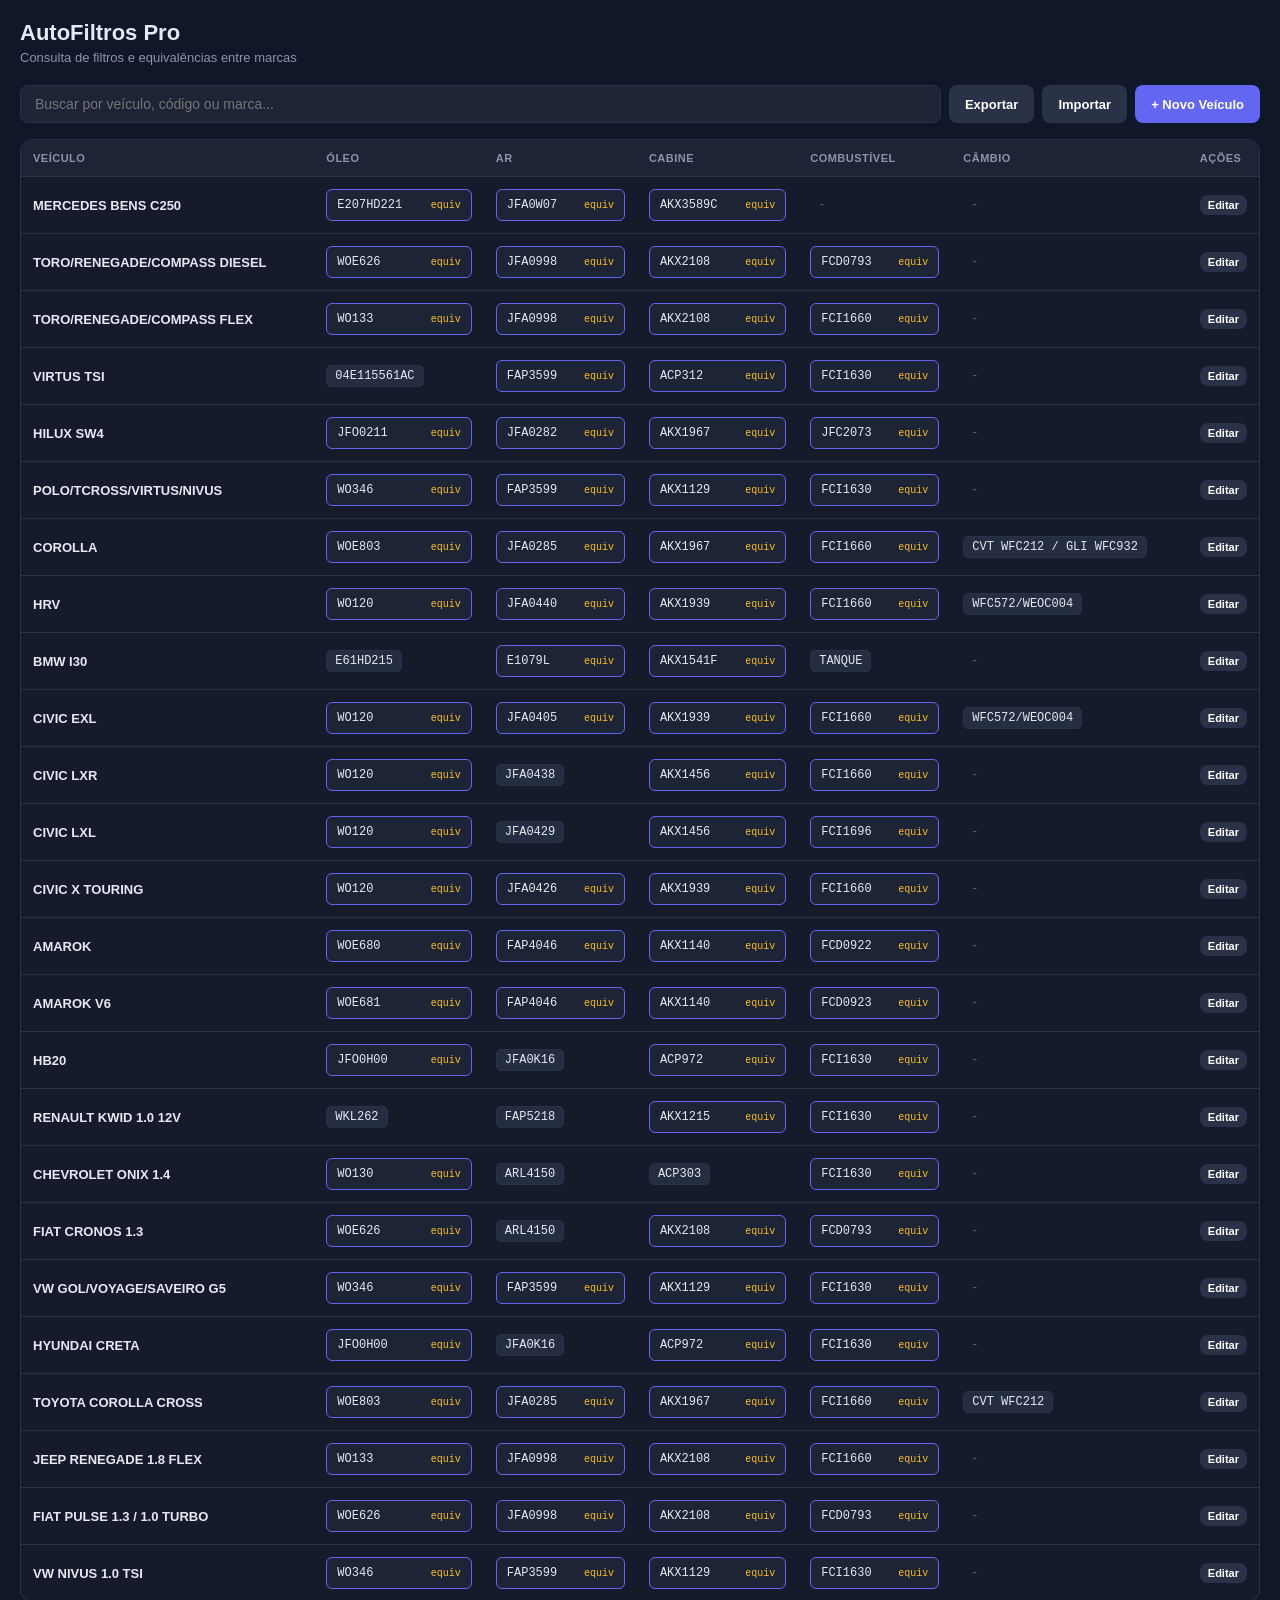
==== commit 4b219594: "Update index.html" ====
--- a/index.html
+++ b/index.html
@@ -4,6 +4,7 @@
 <meta charset="UTF-8">
 <meta name="viewport" content="width=device-width, initial-scale=1.0">
 <title>AutoFiltros Pro</title>
+<link rel="icon" href="data:,">
 <style>
 *{box-sizing:border-box;margin:0;padding:0}
 body{font-family:Arial,Helvetica,sans-serif;background:#0f1729;color:#e5e9f2;padding:20px;font-size:14px}
@@ -44,7 +45,6 @@
 .field input:focus{outline:none;border-color:#6366f1}
 .two{display:grid;grid-template-columns:1fr 1fr;gap:10px}
 .item{padding:10px 12px;background:#1d2436;border-radius:6px;margin-bottom:6px;display:flex;justify-content:space-between;align-items:center;font-size:13px}
-.item .cat{font-size:10px;padding:2px 8px;background:#252d42;border-radius:4px;color:#8b94a8;font-weight:700}
 .eqs{display:grid;grid-template-columns:1fr 1fr;gap:6px;margin-top:8px}
 .eq{padding:8px 10px;background:#1d2436;border:1px solid #2a3247;border-radius:6px;display:flex;justify-content:space-between;align-items:center;cursor:pointer;font-size:12px;gap:6px}
 .eq:hover{background:#252d42;border-color:#6366f1}
@@ -98,7 +98,7 @@
 </div>
 
 <script>
-var DATA_KEY = 'autofiltros_v4';
+var DATA_KEY = 'autofiltros_v5';
 
 var CROSS = {
   'WOE626':{MANN:'HU8006Z',FRAM:'CH11120ECO',TECFIL:'PEL727',MAHLE:'OX779D',HENGST:'E826HD268'},
@@ -136,10 +136,14 @@
   'FCD0922':{MANN:'WK820/6',FRAM:'G7974',TECFIL:'GI22/7',MAHLE:'KL977'},
   'FCD0923':{MANN:'WK820/6',FRAM:'G7974',TECFIL:'GI22/7',MAHLE:'KL977'},
   'JFC2073':{MANN:'WK828/3',FRAM:'P11107',TECFIL:'GI1010',MAHLE:'KL915'},
-  'FCI1696':{MANN:'WK69/1',FRAM:'G3824',TECFIL:'GI04/7',MAHLE:'KL582'}
+  'FCI1696':{MANN:'WK69/1',FRAM:'G3824',TECFIL:'GI04/7',MAHLE:'KL582'},
+  'AKX3589C':{MANN:'CU26012',FRAM:'CF12120',TECFIL:'ACP932',MAHLE:'LAK115'},
+  'E207HD221':{MANN:'HU7010Z',FRAM:'CH10600ECO',TECFIL:'PEL930',MAHLE:'OX385D'},
+  'JFA0W07':{MANN:'C25020',FRAM:'CA12080',TECFIL:'ARL4170',MAHLE:'LX4380'}
 };
 
 var DEFAULT_DATA = [
+  {id:'m1',veiculo:'MERCEDES BENS C250',oleo:'E207HD221',ar:'JFA0W07',cabine:'AKX3589C',combustivel:'',cambio:''},
   {id:'1',veiculo:'TORO/RENEGADE/COMPASS DIESEL',oleo:'WOE626',ar:'JFA0998',cabine:'AKX2108',combustivel:'FCD0793',cambio:''},
   {id:'2',veiculo:'TORO/RENEGADE/COMPASS FLEX',oleo:'WO133',ar:'JFA0998',cabine:'AKX2108',combustivel:'FCI1660',cambio:''},
   {id:'3',veiculo:'VIRTUS TSI',oleo:'04E115561AC',ar:'FAP3599',cabine:'ACP312',combustivel:'FCI1630',cambio:''},
@@ -454,4 +458,4 @@
 });
 </script>
 </body>
-</html>+</html>
